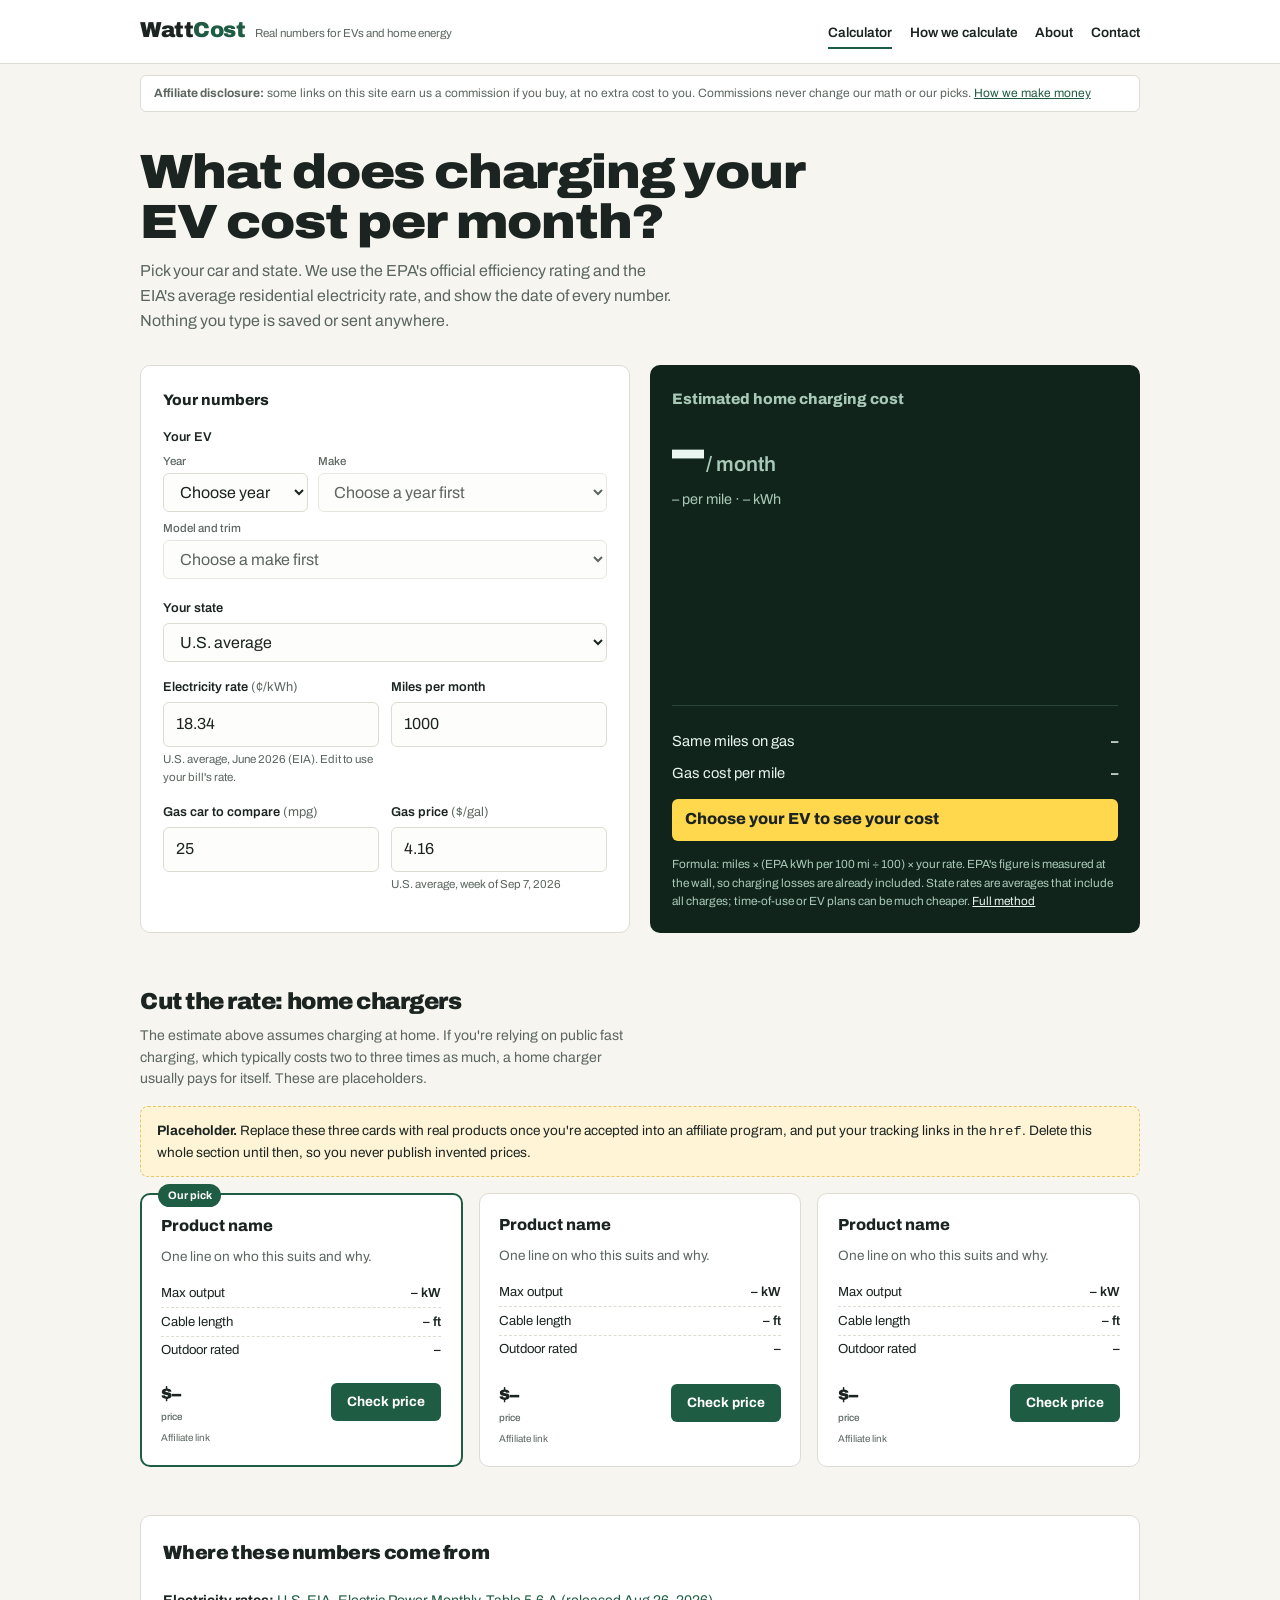
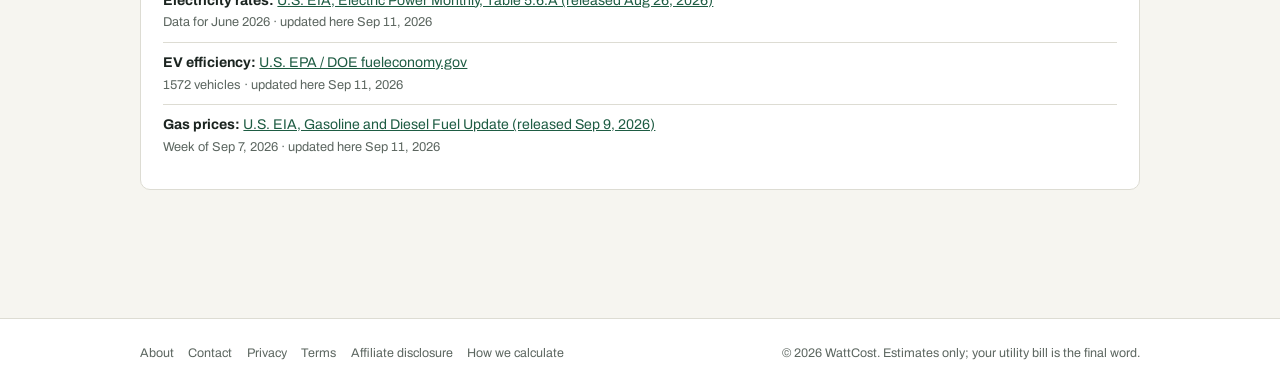
==== index.html @ 3a348a77 "Add WattCost site" ====
<!DOCTYPE html>
<html lang="en">
<head>
<meta charset="utf-8"/>
<meta name="viewport" content="width=device-width, initial-scale=1.0"/>
<title>EV Charging Cost Calculator by State | WattCost</title>
<meta name="description" content="What does it cost to charge your EV at home? Free calculator using official EPA efficiency ratings and EIA electricity rates for every state."/>
<link rel="icon" href="assets/favicon.svg" type="image/svg+xml"/>
<link rel="preconnect" href="https://fonts.googleapis.com"/>
<link href="https://fonts.googleapis.com/css2?family=Archivo:wdth,wght@62..125,300..900&display=swap" rel="stylesheet"/>
<link rel="stylesheet" href="assets/site.css"/>
</head>
<body>
<a class="skip" href="#main">Skip to content</a>
<header class="site">
  <div class="site-inner">
    <div class="brand-wrap">
      <a class="brand" href="index.html">Watt<span>Cost</span></a>
      <span class="tag">Real numbers for EVs and home energy</span>
    </div>
    <nav class="site-nav" aria-label="Main">
      <a href="index.html" aria-current="page">Calculator</a>
      <a href="how-we-calculate.html">How we calculate</a>
      <a href="about.html">About</a>
      <a href="contact.html">Contact</a>
    </nav>
  </div>
</header>
<div class="disclosure-bar">
  <p><strong>Affiliate disclosure:</strong> some links on this site earn us a commission if you buy, at no extra cost to you. Commissions never change our math or our picks. <a href="affiliate-disclosure.html">How we make money</a></p>
</div>
<main id="main">
  <h1>What does charging your EV cost per month?</h1>
  <p class="sub">Pick your car and state. We use the EPA's official efficiency rating and the EIA's average residential electricity rate, and show the date of every number. Nothing you type is saved or sent anywhere.</p>

  <div class="notice" id="loadError" role="alert">
    <strong>The data files didn't load.</strong> If you opened this file by double-clicking it, that's expected: browsers block pages opened from your computer from reading other files. It will work once it's on GitHub Pages. To test on your computer, open a terminal in this folder, run <code>python3 -m http.server</code>, then visit <code>http://localhost:8000</code>.
  </div>

  <div class="calc-grid">
    <div class="panel">
      <h2>Your numbers</h2>
      <fieldset class="field ev-pick">
        <legend>Your EV</legend>
        <div class="ev-row">
          <div><label for="year" class="mini">Year</label><select id="year" disabled><option>Loading…</option></select></div>
          <div><label for="make" class="mini">Make</label><select id="make" disabled></select></div>
        </div>
        <label for="model" class="mini">Model and trim</label>
        <select id="model" disabled></select>
        <div class="source-line" id="vehicleLine"></div>
        <div class="vehicle-note" id="vehicleNote"></div>
      </fieldset>
      <div class="field">
        <label for="state">Your state</label>
        <select id="state" disabled><option>Loading states…</option></select>
      </div>
      <div class="field-row">
        <div class="field">
          <label for="rate">Electricity rate <span class="hint">(¢/kWh)</span></label>
          <input id="rate" type="number" step="0.01" min="0" max="100" inputmode="decimal">
          <div class="source-line" id="rateLine">Fills from your state. Use your bill's rate if you know it.</div>
        </div>
        <div class="field">
          <label for="miles">Miles per month</label>
          <input id="miles" type="number" step="50" min="0" max="10000" value="1000" inputmode="numeric">
        </div>
      </div>
      <div class="field-row">
        <div class="field">
          <label for="mpg">Gas car to compare <span class="hint">(mpg)</span></label>
          <input id="mpg" type="number" step="1" min="1" max="100" value="25" inputmode="numeric">
        </div>
        <div class="field">
          <label for="gas">Gas price <span class="hint">($/gal)</span></label>
          <input id="gas" type="number" step="0.01" min="0" max="15" inputmode="decimal">
          <div class="source-line" id="gasLine"></div>
        </div>
      </div>
    </div>

    <div class="result" aria-live="polite">
      <h2>Estimated home charging cost</h2>
      <div class="big num"><span id="monthly">–</span><small> / month</small></div>
      <div class="per num"><span id="perMile">–</span> per mile · <span id="kwh">–</span> kWh</div>
      <div class="compare">
        <div class="row"><span>Same miles on gas</span><b class="num" id="gasCost">–</b></div>
        <div class="row"><span>Gas cost per mile</span><b class="num" id="gasMile">–</b></div>
        <div class="save num" id="saveLine">Choose your EV to see your cost</div>
      </div>
      <p class="method">Formula: miles × (EPA kWh per 100 mi ÷ 100) × your rate. EPA's figure is measured at the wall, so charging losses are already included. State rates are averages that include all charges; time-of-use or EV plans can be much cheaper. <a href="how-we-calculate.html" style="color:var(--result-ink)">Full method</a></p>
    </div>
  </div>


  <section class="block">
    <h2>Cut the rate: home chargers</h2>
    <p class="why">The estimate above assumes charging at home. If you're relying on public fast charging, which typically costs two to three times as much, a home charger usually pays for itself. These are placeholders.</p>
    <div class="todo"><strong>Placeholder.</strong> Replace these three cards with real products once you're accepted into an affiliate program, and put your tracking links in the <code>href</code>. Delete this whole section until then, so you never publish invented prices.</div>
    <div class="products">
      <article class="product pick">
        <span class="pick-flag">Our pick</span>
        <h3>Product name</h3>
        <p class="fit">One line on who this suits and why.</p>
        <ul class="spec-list">
          <li><span>Max output</span><span class="v">– kW</span></li>
          <li><span>Cable length</span><span class="v">– ft</span></li>
          <li><span>Outdoor rated</span><span class="v">–</span></li>
        </ul>
        <div class="buy-row"><div class="price">$–<small>price</small></div><a class="btn" href="#" rel="sponsored nofollow">Check price</a></div>
        <span class="aff-mark">Affiliate link</span>
      </article>
      <article class="product">
        <h3>Product name</h3>
        <p class="fit">One line on who this suits and why.</p>
        <ul class="spec-list">
          <li><span>Max output</span><span class="v">– kW</span></li>
          <li><span>Cable length</span><span class="v">– ft</span></li>
          <li><span>Outdoor rated</span><span class="v">–</span></li>
        </ul>
        <div class="buy-row"><div class="price">$–<small>price</small></div><a class="btn" href="#" rel="sponsored nofollow">Check price</a></div>
        <span class="aff-mark">Affiliate link</span>
      </article>
      <article class="product">
        <h3>Product name</h3>
        <p class="fit">One line on who this suits and why.</p>
        <ul class="spec-list">
          <li><span>Max output</span><span class="v">– kW</span></li>
          <li><span>Cable length</span><span class="v">– ft</span></li>
          <li><span>Outdoor rated</span><span class="v">–</span></li>
        </ul>
        <div class="buy-row"><div class="price">$–<small>price</small></div><a class="btn" href="#" rel="sponsored nofollow">Check price</a></div>
        <span class="aff-mark">Affiliate link</span>
      </article>
    </div>
  </section>

  <section class="sources">
    <h2>Where these numbers come from</h2>
    <ul class="src-list" id="sourceList"><li>Loading sources…</li></ul>
  </section>
</main>
<footer class="site">
  <div class="foot-inner">
    <div><a href="about.html">About</a><a href="contact.html">Contact</a><a href="privacy.html">Privacy</a><a href="terms.html">Terms</a><a href="affiliate-disclosure.html">Affiliate disclosure</a><a href="how-we-calculate.html">How we calculate</a></div>
    <div>&copy; 2026 WattCost. Estimates only; your utility bill is the final word.</div>
  </div>
</footer>
<script>
(function () {
  var DATA = { rates: null, evs: null, gas: null };
  var el = function (id) { return document.getElementById(id); };
  var money = function (n) { return '$' + Math.round(n).toLocaleString('en-US'); };
  var cents = function (n) { return (n * 100).toFixed(1) + '¢'; };
  var monthName = function (ym) {
    var p = ym.split('-'); return new Date(+p[0], +p[1] - 1, 1).toLocaleString('en-US', { month: 'long', year: 'numeric' });
  };
  var niceDate = function (d) {
    var p = d.split('-'); return new Date(+p[0], +p[1] - 1, +p[2]).toLocaleString('en-US', { month: 'short', day: 'numeric', year: 'numeric' });
  };

  function load(name) {
    return fetch('data/' + name + '.json', { cache: 'no-cache' }).then(function (r) {
      if (!r.ok) throw new Error(name + '.json returned ' + r.status);
      return r.json();
    });
  }

  Promise.all([load('rates'), load('evs'), load('gas')]).then(function (res) {
    DATA.rates = res[0]; DATA.evs = res[1]; DATA.gas = res[2];
    buildYearMenu(); buildStateMenu(); buildSources();
    el('year').disabled = false; el('state').disabled = false;
    onState();
  }).catch(function (err) {
    console.error(err);
    el('loadError').classList.add('show');
    el('year').innerHTML = '<option>Data unavailable</option>';
    el('state').innerHTML = '<option>Data unavailable</option>';
  });

  function uniq(arr) { return arr.filter(function (x, i) { return arr.indexOf(x) === i; }); }

  // Fill a menu with a "Choose..." prompt first, so nothing is pre-selected.
  function fill(sel, prompt, items) {
    sel.innerHTML = '';
    var o = document.createElement('option'); o.value = ''; o.textContent = prompt; sel.appendChild(o);
    items.forEach(function (it) {
      var opt = document.createElement('option'); opt.value = it.value; opt.textContent = it.label; sel.appendChild(opt);
    });
  }
  function lock(sel, prompt) { fill(sel, prompt, []); sel.disabled = true; }

  function buildYearMenu() {
    var years = uniq(DATA.evs.vehicles.map(function (v) { return v.year; })).sort(function (a, b) { return b - a; });
    fill(el('year'), 'Choose year', years.map(function (y) { return { value: y, label: y }; }));
    lock(el('make'), 'Choose a year first');
    lock(el('model'), 'Choose a make first');
    clearResult();
  }
  function onYear() {
    var y = +el('year').value;
    if (!y) { lock(el('make'), 'Choose a year first'); lock(el('model'), 'Choose a make first'); onVehicle(); return; }
    var keep = el('make').value;
    var makes = uniq(DATA.evs.vehicles.filter(function (v) { return v.year === y; }).map(function (v) { return v.make; }))
      .sort(function (a, b) { return a.localeCompare(b); });
    fill(el('make'), 'Choose make', makes.map(function (m) { return { value: m, label: m }; }));
    el('make').disabled = false;
    if (keep && makes.indexOf(keep) !== -1) el('make').value = keep;   // keep the make if it exists that year
    onMake();
  }
  function onMake() {
    var y = +el('year').value, mk = el('make').value;
    if (!mk) { lock(el('model'), 'Choose a make first'); onVehicle(); return; }
    var models = DATA.evs.vehicles.filter(function (v) { return v.year === y && v.make === mk; })
      .sort(function (a, b) { return a.model.localeCompare(b.model); });
    fill(el('model'), 'Choose model and trim', models.map(function (v) { return { value: v.id, label: v.model }; }));
    el('model').disabled = false;
    onVehicle();
  }

  function clearResult() {
    ['monthly', 'perMile', 'kwh', 'gasCost', 'gasMile'].forEach(function (id) { el(id).textContent = '–'; });
    el('saveLine').textContent = 'Choose your EV to see your cost';
    el('vehicleLine').textContent = '';
    el('vehicleNote').style.display = 'none';
  }

  function buildStateMenu() {
    var sel = el('state'); sel.innerHTML = '';
    var blank = document.createElement('option'); blank.value = ''; blank.textContent = 'U.S. average';
    sel.appendChild(blank);
    Object.keys(DATA.rates.states).forEach(function (code) {
      var o = document.createElement('option');
      o.value = code; o.textContent = DATA.rates.states[code].name;
      sel.appendChild(o);
    });
  }

  function buildSources() {
    var r = DATA.rates, e = DATA.evs, g = DATA.gas;
    el('sourceList').innerHTML =
      '<li><strong>Electricity rates:</strong> <a href="' + r.source_url + '" rel="noopener">' + r.source + '</a><br><span class="when">Data for ' + monthName(r.data_month) + ' · updated here ' + niceDate(r.updated) + '</span></li>' +
      '<li><strong>EV efficiency:</strong> <a href="' + e.source_url + '" rel="noopener">' + e.source + '</a><br><span class="when">' + e.vehicles.length + ' vehicles · updated here ' + niceDate(e.updated) + '</span></li>' +
      '<li><strong>Gas prices:</strong> <a href="' + g.source_url + '" rel="noopener">' + g.source + '</a><br><span class="when">Week of ' + niceDate(g.week_of) + ' · updated here ' + niceDate(g.updated) + '</span></li>';
  }

  function currentVehicle() {
    var id = el('model').value;
    return DATA.evs.vehicles.find(function (v) { return v.id === id; });
  }

  function onVehicle() {
    var v = currentVehicle(); if (!v) { clearResult(); return; }
    var label = v.source === 'EPA' ? 'EPA: ' : 'EPA label, per press reports: ';
    var bits = [label + Math.round(v.kwh_per_100mi) + ' kWh/100 mi'];
    if (v.mpge) bits.push(v.mpge + ' MPGe');
    if (v.range_mi) bits.push(v.range_mi + ' mi range');
    el('vehicleLine').textContent = bits.join(' · ');
    var note = el('vehicleNote');
    if (v.note) { note.textContent = v.note; note.style.display = 'block'; } else { note.style.display = 'none'; }
    calc();
  }

  function onState() {
    var code = el('state').value;
    var r = code ? DATA.rates.states[code].cents_per_kwh : DATA.rates.us_average;
    el('rate').value = r.toFixed(2);
    el('rateLine').textContent = (code ? DATA.rates.states[code].name : 'U.S.') + ' average, ' + monthName(DATA.rates.data_month) + ' (EIA). Edit to use your bill\'s rate.';
    var gasState = code && DATA.gas.states[code];
    el('gas').value = (gasState || DATA.gas.us_average).toFixed(2);
    el('gasLine').textContent = gasState ? 'State average, week of ' + niceDate(DATA.gas.week_of) : 'U.S. average, week of ' + niceDate(DATA.gas.week_of);
    calc();
  }

  function calc() {
    var v = currentVehicle(); if (!v) return;
    var rate = parseFloat(el('rate').value) / 100;
    var miles = parseFloat(el('miles').value);
    var mpg = parseFloat(el('mpg').value);
    var gas = parseFloat(el('gas').value);
    if (!(rate >= 0) || !(miles >= 0)) return;
    var kwh = miles * v.kwh_per_100mi / 100;
    var cost = kwh * rate;
    el('monthly').textContent = money(cost);
    el('kwh').textContent = Math.round(kwh).toLocaleString('en-US');
    el('perMile').textContent = miles > 0 ? cents(cost / miles) : '–';
    if (mpg > 0 && gas >= 0) {
      var gcost = miles / mpg * gas;
      el('gasCost').textContent = money(gcost) + ' / mo';
      el('gasMile').textContent = miles > 0 ? cents(gcost / miles) : '–';
      var diff = gcost - cost;
      el('saveLine').textContent = diff >= 1 ? 'About ' + money(diff) + ' a month cheaper than gas'
        : diff <= -1 ? 'About ' + money(-diff) + ' a month more than gas at these numbers'
        : 'About even with gas at these numbers';
    }
  }

  el('year').addEventListener('change', onYear);
  el('make').addEventListener('change', onMake);
  el('model').addEventListener('change', onVehicle);
  el('state').addEventListener('change', onState);
  ['rate', 'miles', 'mpg', 'gas'].forEach(function (id) { el(id).addEventListener('input', calc); });
})();
</script>
</body>
</html>
---- assets/site.css ----
*, *::before, *::after { box-sizing: border-box; margin: 0; padding: 0; }
:root {
  --paper: #F6F5F0; --card: #FFFFFF; --ink: #1B2420; --soft: #5C6660; --line: #DDDCD3;
  --green: #1E5C43; --green-dark: #143F2E; --spark: #FFD84D;
  --result-bg: #10241B; --result-ink: #E9F5EE; --result-soft: #A9C9B8;
  --warn-bg: #FFF4D6; --warn-line: #E8C766;
}
body { font-family: 'Archivo', sans-serif; background: var(--paper); color: var(--ink); line-height: 1.55; }
.num { font-variant-numeric: tabular-nums; }
main { max-width: 1040px; margin: 0 auto; padding: 2.2rem 1.25rem 4rem; }
h1 { font-weight: 900; font-stretch: 112%; letter-spacing: -0.025em; line-height: 1.05; font-size: clamp(1.9rem, 4.5vw, 3rem); max-width: 21ch; }
.sub { color: var(--soft); margin-top: 0.7rem; max-width: 60ch; }

.notice { display: none; margin-top: 1.5rem; background: var(--warn-bg); border: 1px solid var(--warn-line); border-radius: 8px; padding: 1rem 1.2rem; font-size: 0.92rem; }
.notice.show { display: block; }
.notice code { background: #fff; border: 1px solid var(--warn-line); border-radius: 4px; padding: 0.05rem 0.35rem; font-size: 0.85em; }

.calc-grid { display: grid; grid-template-columns: 1fr 1fr; gap: 1.25rem; margin-top: 2rem; }
@media (max-width: 800px) { .calc-grid { grid-template-columns: 1fr; } }
.panel { background: var(--card); border: 1px solid var(--line); border-radius: 10px; padding: 1.4rem; }
.panel h2, .result h2 { font-size: 0.95rem; font-weight: 800; margin-bottom: 1rem; }
.field { margin-bottom: 1rem; }
.field label { display: block; font-size: 0.8rem; font-weight: 600; margin-bottom: 0.3rem; }
.hint { font-weight: 400; color: var(--soft); }
.field select, .field input { width: 100%; font: inherit; padding: 0.55rem 0.7rem; border: 1px solid var(--line); border-radius: 6px; background: #FDFDFB; color: var(--ink); }
.field-row { display: grid; grid-template-columns: 1fr 1fr; gap: 0.8rem; }
@media (max-width: 480px) { .field-row { grid-template-columns: 1fr; } }
select:focus-visible, input:focus-visible, a:focus-visible { outline: 2px solid var(--green); outline-offset: 2px; }
.source-line { font-size: 0.72rem; color: var(--soft); margin-top: 0.25rem; }
fieldset.ev-pick { border: none; }
fieldset.ev-pick legend { font-size: 0.8rem; font-weight: 600; margin-bottom: 0.3rem; }
.ev-row { display: grid; grid-template-columns: 1fr 2fr; gap: 0.6rem; margin-bottom: 0.5rem; }
label.mini { font-size: 0.72rem; font-weight: 500; color: var(--soft); margin-bottom: 0.15rem; }
.vehicle-note { font-size: 0.75rem; color: #7A5A00; background: var(--warn-bg); border-radius: 4px; padding: 0.35rem 0.5rem; margin-top: 0.4rem; display: none; }

.result { background: var(--result-bg); color: var(--result-ink); border-radius: 10px; padding: 1.4rem; display: flex; flex-direction: column; }
.result h2 { color: var(--result-soft); margin-bottom: 0.4rem; }
.big { font-weight: 900; font-size: clamp(2.6rem, 7vw, 4rem); line-height: 1; letter-spacing: -0.03em; }
.big small { font-size: 0.32em; font-weight: 600; letter-spacing: 0; color: var(--result-soft); }
.per { margin-top: 0.4rem; color: var(--result-soft); font-size: 0.9rem; }
.compare { margin-top: auto; padding-top: 1.2rem; border-top: 1px solid #2B4638; }
.row { display: flex; justify-content: space-between; font-size: 0.92rem; padding: 0.28rem 0; }
.row b { font-weight: 700; }
.save { margin-top: 0.6rem; background: var(--spark); color: var(--ink); font-weight: 800; border-radius: 6px; padding: 0.55rem 0.8rem; }
.method { font-size: 0.74rem; color: var(--result-soft); margin-top: 0.9rem; }

section.sources { margin-top: 3rem; background: var(--card); border: 1px solid var(--line); border-radius: 10px; padding: 1.4rem; }
section.sources h2 { font-weight: 900; font-size: 1.2rem; letter-spacing: -0.02em; margin-bottom: 0.8rem; }
.src-list { list-style: none; font-size: 0.88rem; }
.src-list li { padding: 0.55rem 0; border-top: 1px solid var(--line); }
.src-list li:first-child { border-top: none; }
.src-list a { color: var(--green); }
.src-list .when { color: var(--soft); font-size: 0.8rem; }

/* ---- shared site chrome ---- */
header.site { background: var(--card); border-bottom: 1px solid var(--line); }
.site-inner { max-width: 1040px; margin: 0 auto; padding: 0.9rem 1.25rem; display: flex; align-items: baseline; gap: 1rem; }
.brand { font-weight: 900; font-size: 1.35rem; letter-spacing: -0.02em; color: var(--ink); text-decoration: none; }
.brand span { color: var(--green); }
.tag { font-size: 0.72rem; color: var(--soft); }
@media (max-width: 620px) { .tag { display: none; } }
a.skip { position: absolute; left: -9999px; }
a.skip:focus { left: 1rem; top: 0.5rem; background: var(--card); padding: 0.5rem 0.9rem; border-radius: 6px; z-index: 10; }
.site-inner { flex-wrap: wrap; justify-content: space-between; }
.brand-wrap { display: flex; align-items: baseline; gap: 0.6rem; }
nav.site-nav { display: flex; gap: 1.1rem; flex-wrap: wrap; }
nav.site-nav a { font-size: 0.85rem; font-weight: 600; color: var(--ink); text-decoration: none; padding: 0.2rem 0; border-bottom: 2px solid transparent; }
nav.site-nav a:hover { border-bottom-color: var(--green); }
nav.site-nav a[aria-current="page"] { border-bottom-color: var(--green); }

.disclosure-bar { max-width: 1040px; margin: 0 auto; padding: 0.7rem 1.25rem 0; }
.disclosure-bar p { font-size: 0.75rem; color: var(--soft); border: 1px solid var(--line); background: var(--card); border-radius: 6px; padding: 0.5rem 0.8rem; }
.disclosure-bar a { color: var(--green); }

/* ---- article pages ---- */
.article { max-width: 700px; }
.article h1 { margin-bottom: 0.6rem; }
.article h2 { font-weight: 800; font-size: 1.2rem; letter-spacing: -0.015em; margin: 2rem 0 0.5rem; }
.article p, .article li { font-size: 1rem; }
.article p { margin-bottom: 0.9rem; }
.article ul { margin: 0 0 1rem 1.1rem; }
.article li { margin-bottom: 0.4rem; }
.article a { color: var(--green); }
.lede { font-size: 1.1rem; color: var(--soft); }
.callout { background: var(--warn-bg); border: 1px solid var(--warn-line); border-radius: 8px; padding: 0.9rem 1.1rem; font-size: 0.92rem; margin: 1.2rem 0; }
.formula { background: var(--card); border: 1px solid var(--line); border-left: 4px solid var(--green); border-radius: 6px; padding: 0.9rem 1.1rem; font-weight: 600; }
.data-status { background: var(--card); border: 1px solid var(--line); border-radius: 6px; padding: 0.7rem 1rem; font-size: 0.9rem; margin-bottom: 1rem; }

/* ---- affiliate product block ---- */
.block { margin-top: 3.2rem; }
.block > h2 { font-weight: 900; letter-spacing: -0.02em; font-size: 1.45rem; margin-bottom: 0.3rem; }
.block > .why { font-size: 0.88rem; color: var(--soft); max-width: 62ch; margin-bottom: 1rem; }
.products { display: grid; grid-template-columns: repeat(3, 1fr); gap: 1rem; }
@media (max-width: 800px) { .products { grid-template-columns: 1fr; } }
.product { background: var(--card); border: 1px solid var(--line); border-radius: 10px; padding: 1.2rem; display: flex; flex-direction: column; position: relative; }
.product.pick { border: 2px solid var(--green); }
.pick-flag { position: absolute; top: -0.7rem; left: 1rem; background: var(--green); color: #fff; font-size: 0.68rem; font-weight: 700; padding: 0.2rem 0.6rem; border-radius: 999px; }
.product h3 { font-size: 1rem; font-weight: 800; }
.product .fit { color: var(--soft); font-size: 0.85rem; margin: 0.45rem 0 0.8rem; }
.spec-list { list-style: none; font-size: 0.82rem; margin-bottom: 1rem; }
.spec-list li { padding: 0.22rem 0; border-bottom: 1px dashed var(--line); display: flex; justify-content: space-between; gap: 0.6rem; }
.spec-list li:last-child { border-bottom: none; }
.spec-list .v { font-weight: 600; }
.buy-row { margin-top: auto; display: flex; align-items: center; justify-content: space-between; gap: 0.6rem; }
.price { font-weight: 900; font-size: 1.15rem; }
.price small { display: block; font-size: 0.62rem; font-weight: 500; color: var(--soft); }
.btn { font: inherit; font-weight: 700; font-size: 0.85rem; text-decoration: none; border-radius: 6px; padding: 0.55rem 1rem; display: inline-block; background: var(--green); color: #fff; }
.btn:hover { background: var(--green-dark); }
.aff-mark { font-size: 0.62rem; color: var(--soft); margin-top: 0.4rem; }
.todo { background: var(--warn-bg); border: 1px dashed var(--warn-line); border-radius: 8px; padding: 0.8rem 1rem; font-size: 0.85rem; margin-bottom: 1rem; }

/* ---- footer ---- */
footer.site { border-top: 1px solid var(--line); margin-top: 4rem; background: var(--card); }
.foot-inner { max-width: 1040px; margin: 0 auto; padding: 1.6rem 1.25rem; font-size: 0.78rem; color: var(--soft); display: flex; justify-content: space-between; gap: 1rem; flex-wrap: wrap; }
.foot-inner a { color: var(--soft); text-decoration: none; margin-right: 0.9rem; }
.foot-inner a:hover { color: var(--ink); text-decoration: underline; }
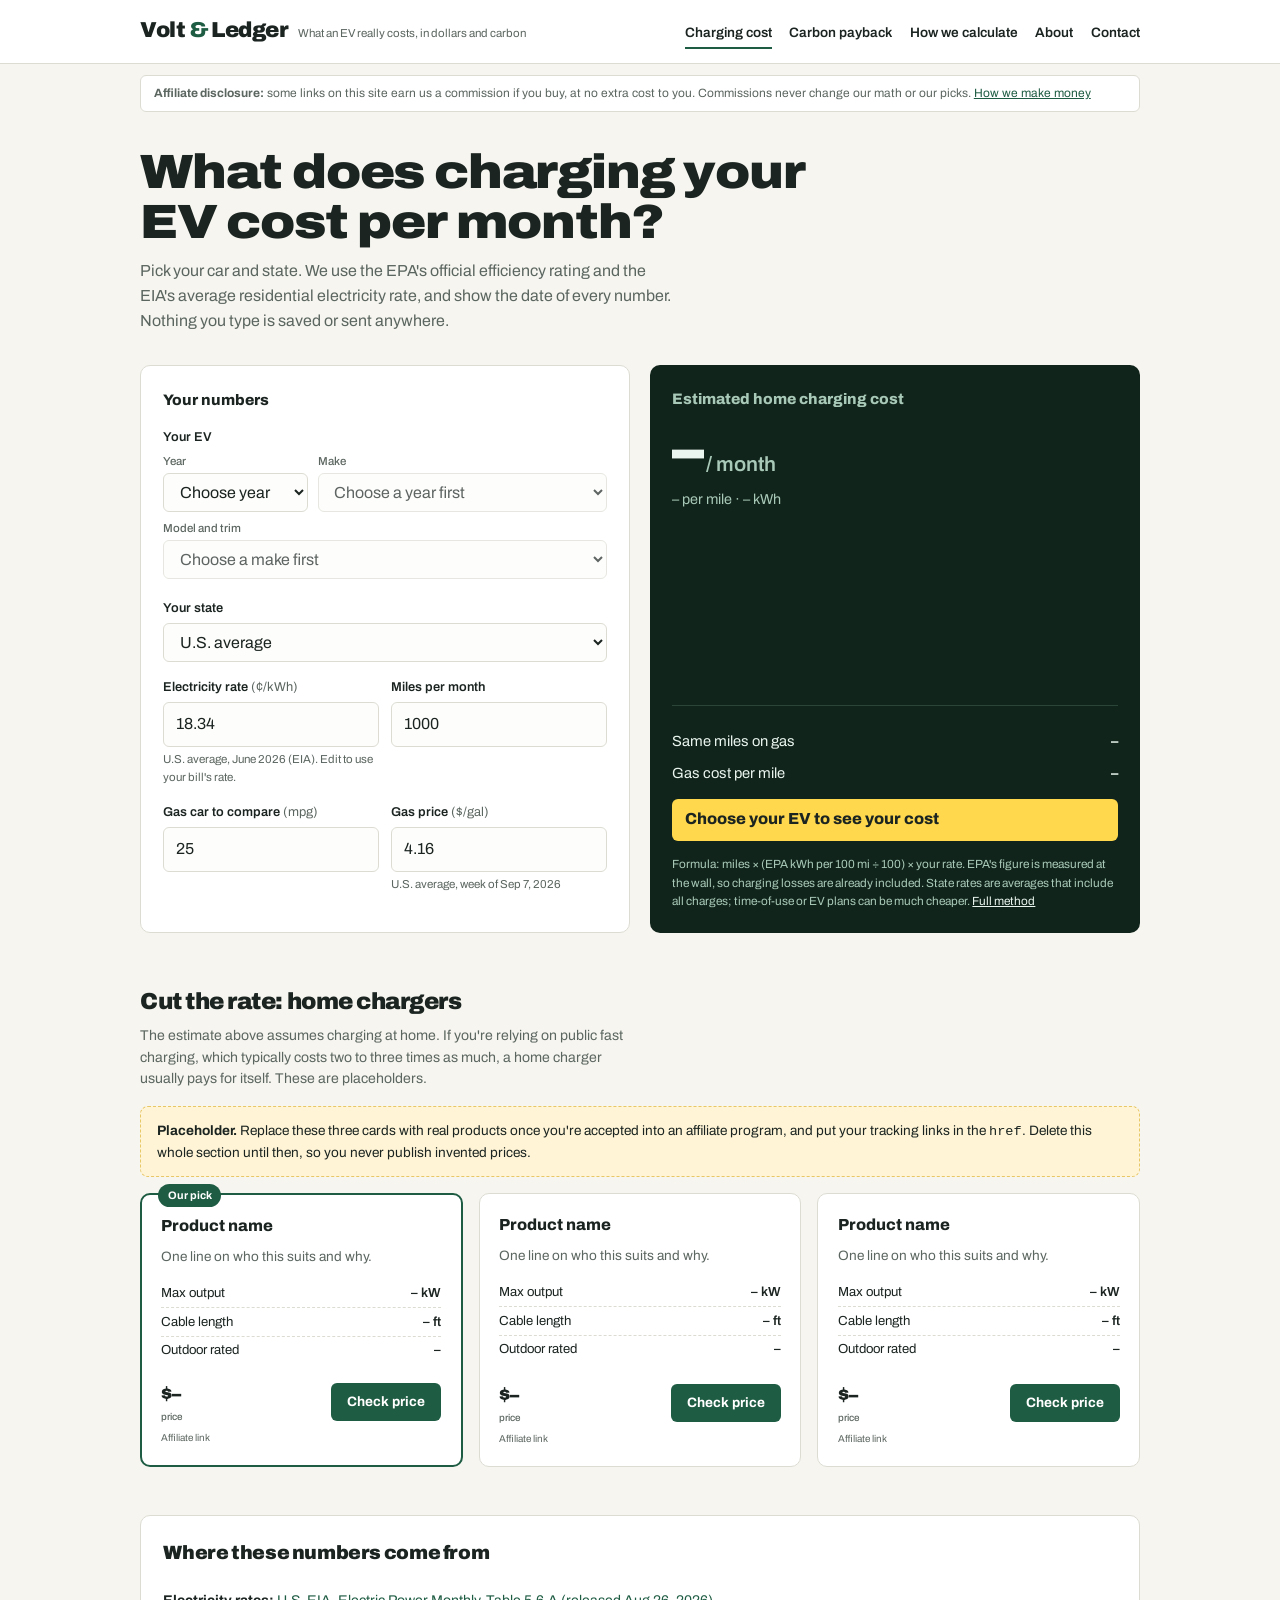
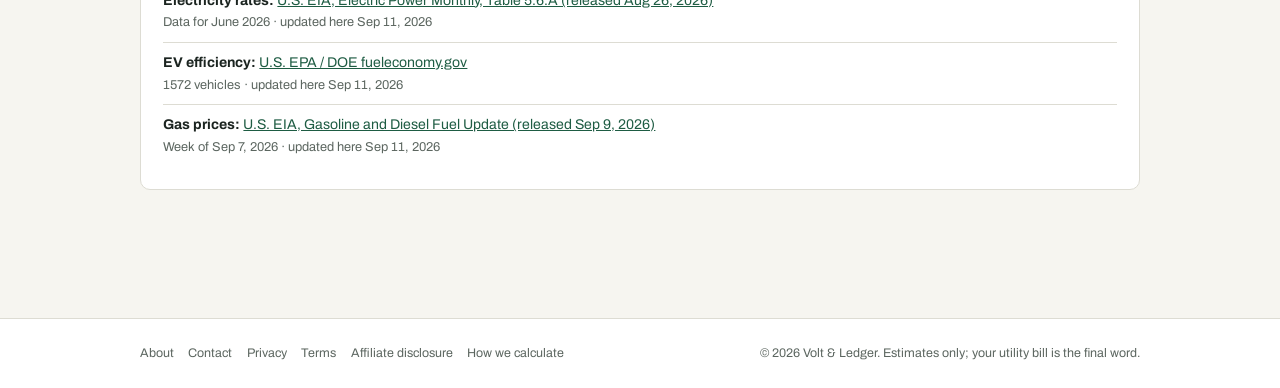
==== commit 2579da0b: "Volt and Ledger" ====
--- a/index.html
+++ b/index.html
@@ -3,8 +3,10 @@
 <head>
 <meta charset="utf-8"/>
 <meta name="viewport" content="width=device-width, initial-scale=1.0"/>
-<title>EV Charging Cost Calculator by State | WattCost</title>
+<title>EV Charging Cost Calculator by State | Volt & Ledger</title>
 <meta name="description" content="What does it cost to charge your EV at home? Free calculator using official EPA efficiency ratings and EIA electricity rates for every state."/>
+<meta property="og:title" content="EV Charging Cost Calculator by State | Volt & Ledger"/>
+<meta property="og:description" content="What does it cost to charge your EV at home? Free calculator using official EPA efficiency ratings and EIA electricity rates for every state."/>
 <link rel="icon" href="assets/favicon.svg" type="image/svg+xml"/>
 <link rel="preconnect" href="https://fonts.googleapis.com"/>
 <link href="https://fonts.googleapis.com/css2?family=Archivo:wdth,wght@62..125,300..900&display=swap" rel="stylesheet"/>
@@ -15,11 +17,12 @@
 <header class="site">
   <div class="site-inner">
     <div class="brand-wrap">
-      <a class="brand" href="index.html">Watt<span>Cost</span></a>
-      <span class="tag">Real numbers for EVs and home energy</span>
+      <a class="brand" href="index.html">Volt <span>&amp;</span> Ledger</a>
+      <span class="tag">What an EV really costs, in dollars and carbon</span>
     </div>
     <nav class="site-nav" aria-label="Main">
-      <a href="index.html" aria-current="page">Calculator</a>
+      <a href="index.html" aria-current="page">Charging cost</a>
+      <a href="carbon.html">Carbon payback</a>
       <a href="how-we-calculate.html">How we calculate</a>
       <a href="about.html">About</a>
       <a href="contact.html">Contact</a>
@@ -143,7 +146,7 @@
 <footer class="site">
   <div class="foot-inner">
     <div><a href="about.html">About</a><a href="contact.html">Contact</a><a href="privacy.html">Privacy</a><a href="terms.html">Terms</a><a href="affiliate-disclosure.html">Affiliate disclosure</a><a href="how-we-calculate.html">How we calculate</a></div>
-    <div>&copy; 2026 WattCost. Estimates only; your utility bill is the final word.</div>
+    <div>&copy; 2026 Volt & Ledger. Estimates only; your utility bill is the final word.</div>
   </div>
 </footer>
 <script>
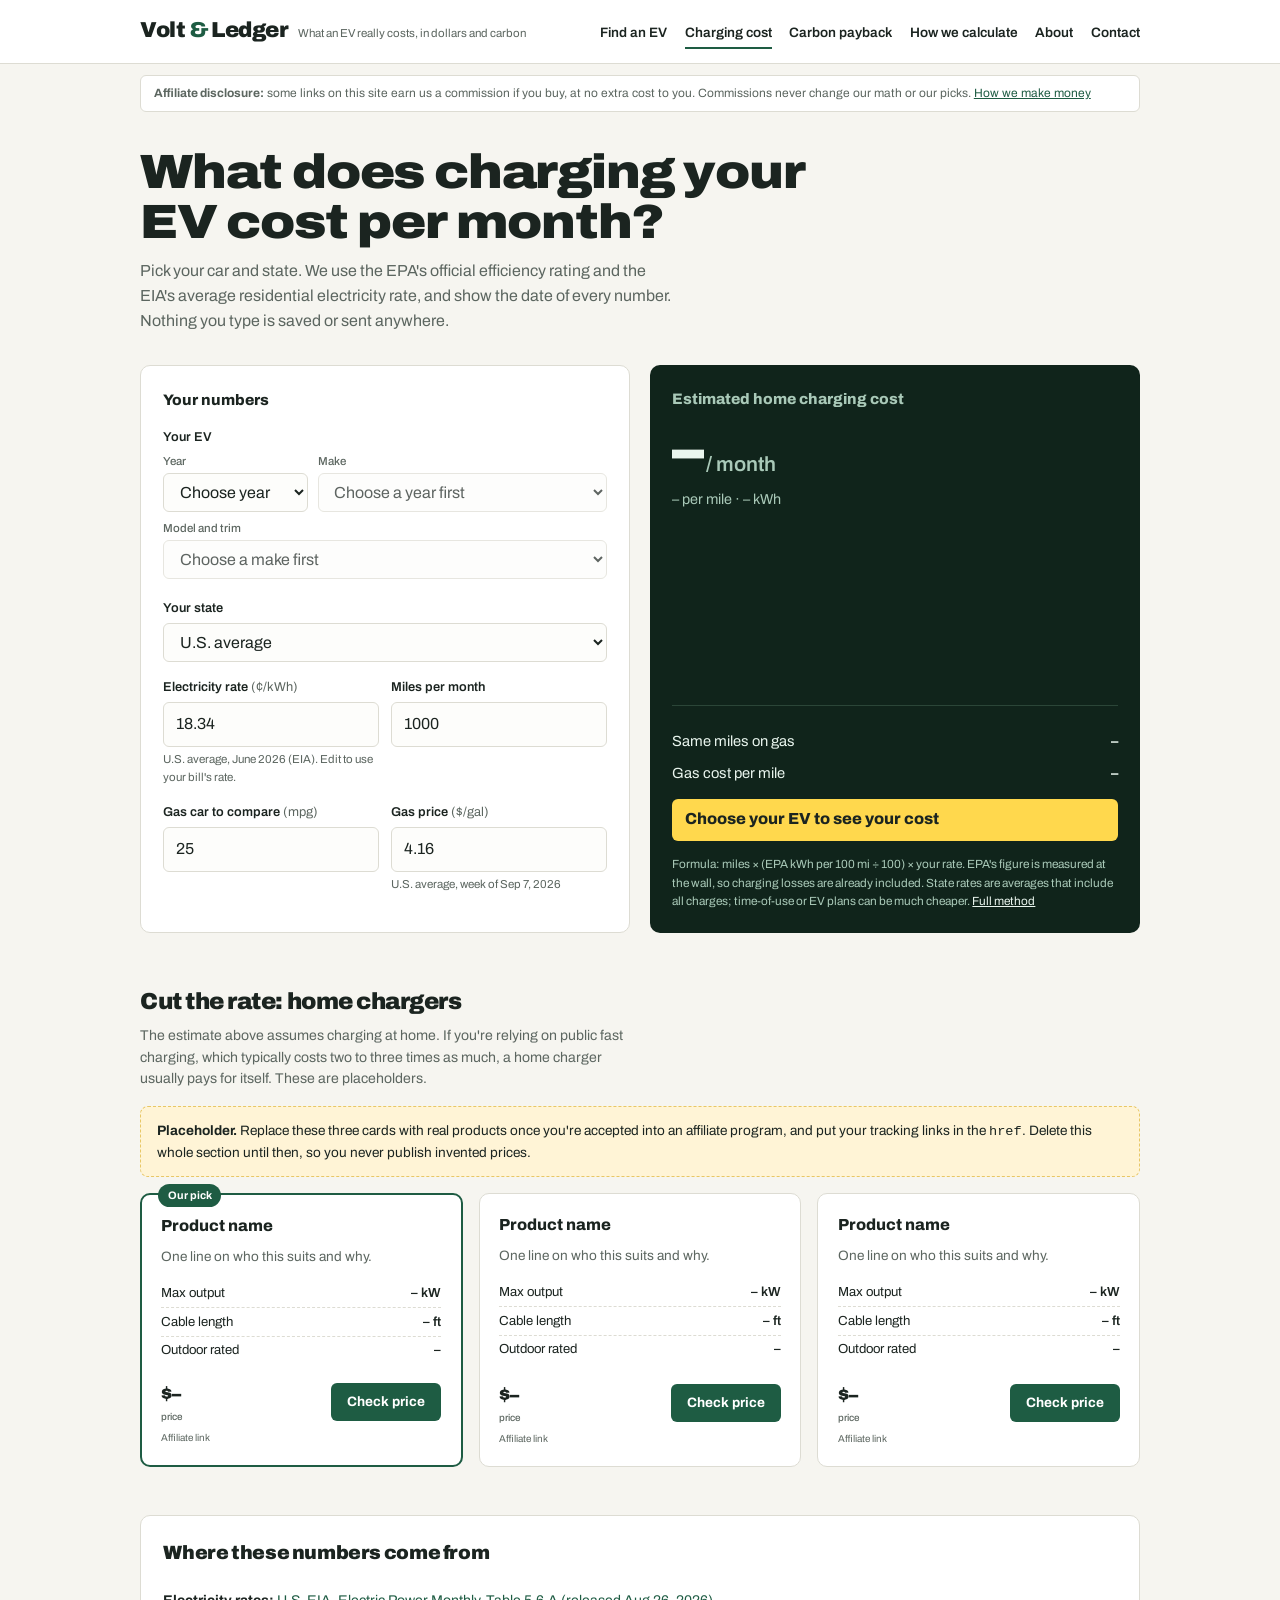
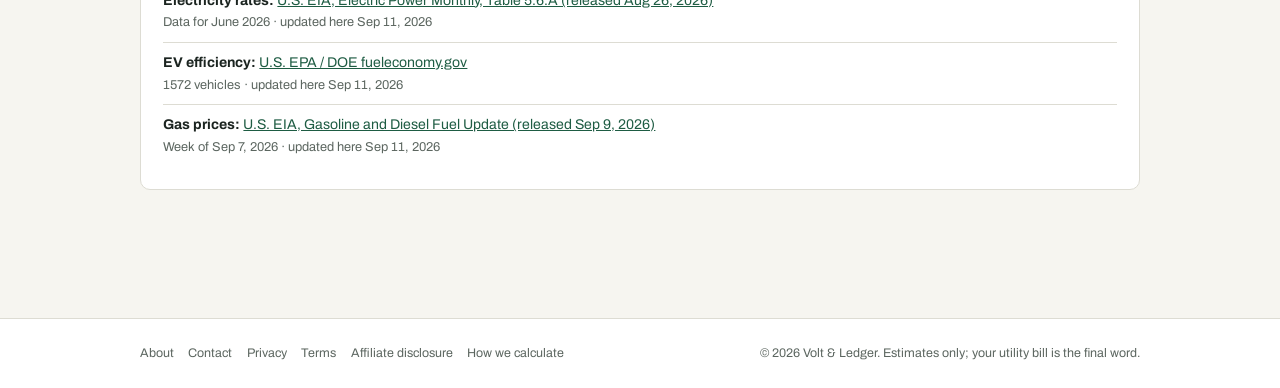
==== commit 7e132d72: "VoltandLedger9.13" ====
--- a/index.html
+++ b/index.html
@@ -21,6 +21,7 @@
       <span class="tag">What an EV really costs, in dollars and carbon</span>
     </div>
     <nav class="site-nav" aria-label="Main">
+      <a href="finder.html">Find an EV</a>
       <a href="index.html" aria-current="page">Charging cost</a>
       <a href="carbon.html">Carbon payback</a>
       <a href="how-we-calculate.html">How we calculate</a>
--- a/assets/site.css
+++ b/assets/site.css
@@ -109,6 +109,37 @@
 .aff-mark { font-size: 0.62rem; color: var(--soft); margin-top: 0.4rem; }
 .todo { background: var(--warn-bg); border: 1px dashed var(--warn-line); border-radius: 8px; padding: 0.8rem 1rem; font-size: 0.85rem; margin-bottom: 1rem; }
 
+/* ---- finder ---- */
+.weights-intro { font-size: 0.82rem; color: var(--soft); margin-bottom: 0.8rem; }
+.weight-row { margin-bottom: 0.7rem; }
+.weight-row label { display: block; font-size: 0.82rem; font-weight: 600; margin-bottom: 0.15rem; }
+.weight-row .hint { font-weight: 400; color: var(--soft); font-size: 0.76rem; }
+.weight-ctl { display: flex; align-items: center; gap: 0.7rem; }
+.weight-ctl input[type=range] { flex: 1; accent-color: var(--green); }
+.weight-ctl output { font-variant-numeric: tabular-nums; font-weight: 700; font-size: 0.85rem; min-width: 3ch; text-align: right; }
+.weights-total { font-size: 0.85rem; color: var(--soft); display: flex; justify-content: space-between; align-items: center; border-top: 1px solid var(--line); padding-top: 0.7rem; }
+.btn-reset { font: inherit; font-size: 0.78rem; font-weight: 600; background: none; border: 1px solid var(--line); border-radius: 6px; padding: 0.3rem 0.7rem; cursor: pointer; color: var(--ink); }
+.btn-reset:hover { border-color: var(--ink); }
+.result-light { background: var(--card); color: var(--ink); border: 1px solid var(--line); }
+.result-light h2 { color: var(--ink); }
+.match { display: flex; gap: 0.9rem; padding: 1rem 0; border-bottom: 1px solid var(--line); }
+.match:last-of-type { border-bottom: none; }
+.match-rank { font-weight: 900; font-size: 1.6rem; color: var(--green); line-height: 1; min-width: 1.4rem; }
+.match-body h3 { font-size: 1.05rem; font-weight: 800; }
+.match-score { font-size: 0.8rem; font-weight: 700; color: var(--green); margin: 0.15rem 0 0.5rem; }
+.match-specs { list-style: none; font-size: 0.84rem; }
+.match-specs li { padding: 0.1rem 0; color: var(--soft); }
+.match-why { font-size: 0.8rem; margin-top: 0.5rem; font-weight: 600; }
+.match-src { font-size: 0.74rem; color: var(--soft); margin-top: 0.2rem; }
+.match-src a, .src-list a { color: var(--green); }
+.match-foot { margin-top: 0.8rem; }
+.muted { color: var(--soft); font-size: 0.88rem; }
+
+.unchecked { color: #8A6D1F; font-style: italic; }
+.field label.check { display: flex; align-items: flex-start; justify-content: flex-start; gap: 0.5rem; font-size: 0.82rem; font-weight: 600; margin-bottom: 0.3rem; }
+.field label.check input { width: auto; flex: 0 0 auto; margin-top: 0.15rem; accent-color: var(--green); }
+.panel .callout { margin-top: 0; }
+
 /* ---- footer ---- */
 footer.site { border-top: 1px solid var(--line); margin-top: 4rem; background: var(--card); }
 .foot-inner { max-width: 1040px; margin: 0 auto; padding: 1.6rem 1.25rem; font-size: 0.78rem; color: var(--soft); display: flex; justify-content: space-between; gap: 1rem; flex-wrap: wrap; }
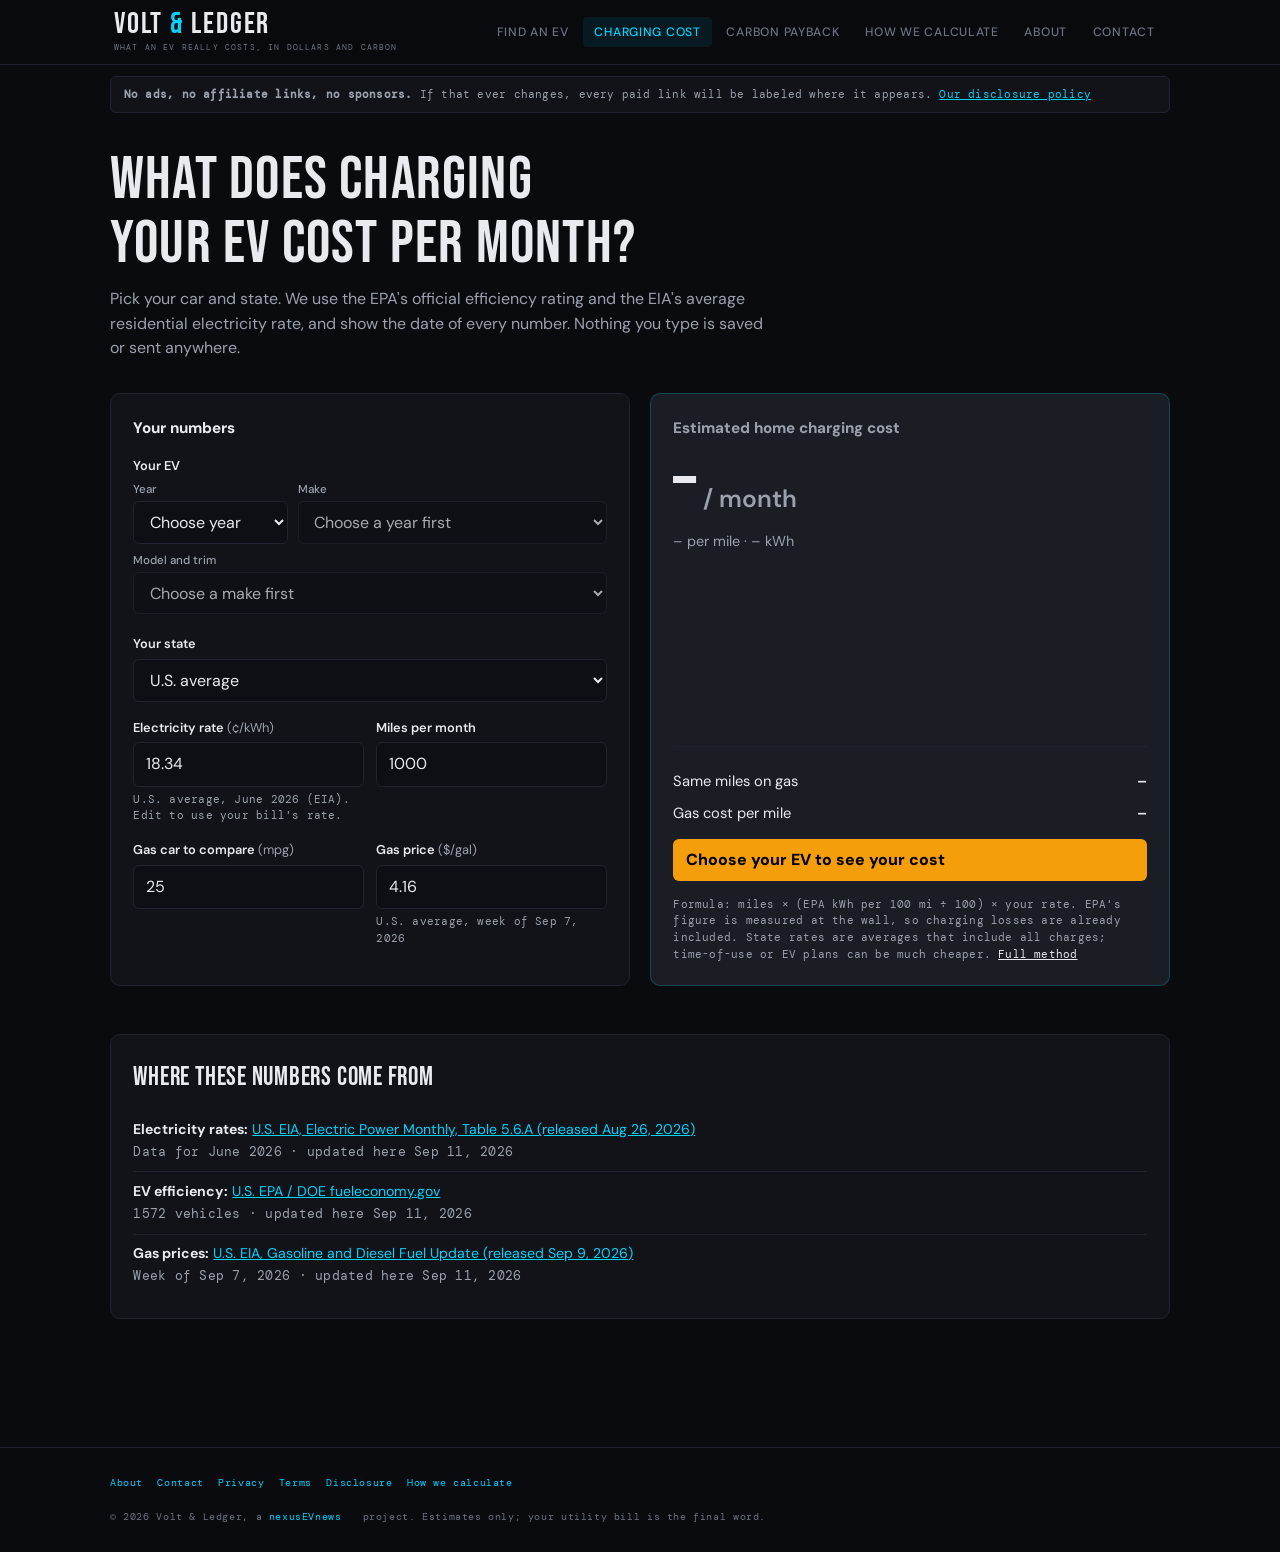
==== commit 44afdd84: "Big Update" ====
--- a/index.html
+++ b/index.html
@@ -9,7 +9,7 @@
 <meta property="og:description" content="What does it cost to charge your EV at home? Free calculator using official EPA efficiency ratings and EIA electricity rates for every state."/>
 <link rel="icon" href="assets/favicon.svg" type="image/svg+xml"/>
 <link rel="preconnect" href="https://fonts.googleapis.com"/>
-<link href="https://fonts.googleapis.com/css2?family=Archivo:wdth,wght@62..125,300..900&display=swap" rel="stylesheet"/>
+<link href="https://fonts.googleapis.com/css2?family=Bebas+Neue&family=DM+Sans:wght@300;400;500;600&family=DM+Mono:wght@400;500&display=swap" rel="stylesheet"/>
 <link rel="stylesheet" href="assets/site.css"/>
 </head>
 <body>
@@ -31,7 +31,7 @@
   </div>
 </header>
 <div class="disclosure-bar">
-  <p><strong>Affiliate disclosure:</strong> some links on this site earn us a commission if you buy, at no extra cost to you. Commissions never change our math or our picks. <a href="affiliate-disclosure.html">How we make money</a></p>
+  <p><strong>No ads, no affiliate links, no sponsors.</strong> If that ever changes, every paid link will be labeled where it appears. <a href="affiliate-disclosure.html">Our disclosure policy</a></p>
 </div>
 <main id="main">
   <h1>What does charging your EV cost per month?</h1>
@@ -97,48 +97,6 @@
   </div>
 
 
-  <section class="block">
-    <h2>Cut the rate: home chargers</h2>
-    <p class="why">The estimate above assumes charging at home. If you're relying on public fast charging, which typically costs two to three times as much, a home charger usually pays for itself. These are placeholders.</p>
-    <div class="todo"><strong>Placeholder.</strong> Replace these three cards with real products once you're accepted into an affiliate program, and put your tracking links in the <code>href</code>. Delete this whole section until then, so you never publish invented prices.</div>
-    <div class="products">
-      <article class="product pick">
-        <span class="pick-flag">Our pick</span>
-        <h3>Product name</h3>
-        <p class="fit">One line on who this suits and why.</p>
-        <ul class="spec-list">
-          <li><span>Max output</span><span class="v">– kW</span></li>
-          <li><span>Cable length</span><span class="v">– ft</span></li>
-          <li><span>Outdoor rated</span><span class="v">–</span></li>
-        </ul>
-        <div class="buy-row"><div class="price">$–<small>price</small></div><a class="btn" href="#" rel="sponsored nofollow">Check price</a></div>
-        <span class="aff-mark">Affiliate link</span>
-      </article>
-      <article class="product">
-        <h3>Product name</h3>
-        <p class="fit">One line on who this suits and why.</p>
-        <ul class="spec-list">
-          <li><span>Max output</span><span class="v">– kW</span></li>
-          <li><span>Cable length</span><span class="v">– ft</span></li>
-          <li><span>Outdoor rated</span><span class="v">–</span></li>
-        </ul>
-        <div class="buy-row"><div class="price">$–<small>price</small></div><a class="btn" href="#" rel="sponsored nofollow">Check price</a></div>
-        <span class="aff-mark">Affiliate link</span>
-      </article>
-      <article class="product">
-        <h3>Product name</h3>
-        <p class="fit">One line on who this suits and why.</p>
-        <ul class="spec-list">
-          <li><span>Max output</span><span class="v">– kW</span></li>
-          <li><span>Cable length</span><span class="v">– ft</span></li>
-          <li><span>Outdoor rated</span><span class="v">–</span></li>
-        </ul>
-        <div class="buy-row"><div class="price">$–<small>price</small></div><a class="btn" href="#" rel="sponsored nofollow">Check price</a></div>
-        <span class="aff-mark">Affiliate link</span>
-      </article>
-    </div>
-  </section>
-
   <section class="sources">
     <h2>Where these numbers come from</h2>
     <ul class="src-list" id="sourceList"><li>Loading sources…</li></ul>
@@ -146,8 +104,8 @@
 </main>
 <footer class="site">
   <div class="foot-inner">
-    <div><a href="about.html">About</a><a href="contact.html">Contact</a><a href="privacy.html">Privacy</a><a href="terms.html">Terms</a><a href="affiliate-disclosure.html">Affiliate disclosure</a><a href="how-we-calculate.html">How we calculate</a></div>
-    <div>&copy; 2026 Volt & Ledger. Estimates only; your utility bill is the final word.</div>
+    <div><a href="about.html">About</a><a href="contact.html">Contact</a><a href="privacy.html">Privacy</a><a href="terms.html">Terms</a><a href="affiliate-disclosure.html">Disclosure</a><a href="how-we-calculate.html">How we calculate</a></div>
+    <div>&copy; 2026 Volt &amp; Ledger, a <a href="https://nexusevnews.com/" rel="noopener">nexusEVnews</a> project. Estimates only; your utility bill is the final word.</div>
   </div>
 </footer>
 <script>
--- a/assets/site.css
+++ b/assets/site.css
@@ -145,3 +145,70 @@
 .foot-inner { max-width: 1040px; margin: 0 auto; padding: 1.6rem 1.25rem; font-size: 0.78rem; color: var(--soft); display: flex; justify-content: space-between; gap: 1rem; flex-wrap: wrap; }
 .foot-inner a { color: var(--soft); text-decoration: none; margin-right: 0.9rem; }
 .foot-inner a:hover { color: var(--ink); text-decoration: underline; }
+
+/* ════════════════════════════════════════════════════════════════
+   nexusEVnews theme (added Oct 1, 2026)
+   Same palette and type as nexusevnews.com. Overrides everything above.
+   ════════════════════════════════════════════════════════════════ */
+:root {
+  color-scheme: dark;
+  /* nexusEVnews tokens */
+  --bg: #0a0b0f; --surface: #111318; --surface2: #1a1d24;
+  --border: #1f2330; --accent: #00d4ff; --text: #e8eaf0; --muted: #6b7280;
+  /* the old names, remapped so every existing rule picks up the new theme */
+  --paper: var(--bg); --card: var(--surface); --ink: var(--text);
+  --soft: #9aa1ad;            /* a touch lighter than --muted so body copy stays readable */
+  --line: var(--border);
+  --green: var(--accent); --green-dark: #00b2d6; --spark: #f59e0b;
+  --result-bg: var(--surface2); --result-ink: var(--text); --result-soft: #9aa1ad;
+  --warn-bg: rgba(245,158,11,0.09); --warn-line: rgba(245,158,11,0.45);
+}
+body { font-family: 'DM Sans', sans-serif; background: var(--bg); color: var(--text); }
+
+/* type: Bebas Neue for headlines and big numbers, DM Mono for small meta, DM Sans for everything else */
+h1, .article h1 { font-family: 'Bebas Neue', sans-serif; font-weight: 400; font-stretch: normal; letter-spacing: 0.02em; line-height: 1.05; font-size: clamp(2.4rem, 6vw, 3.8rem); max-width: 22ch; }
+.article h2, section.sources h2, .block > h2 { font-family: 'Bebas Neue', sans-serif; font-weight: 400; letter-spacing: 0.03em; font-size: 1.6rem; }
+.big, .match-rank { font-family: 'Bebas Neue', sans-serif; font-weight: 400; letter-spacing: 0.01em; }
+.big { font-size: clamp(3rem, 8vw, 4.8rem); }
+.big small { font-family: 'DM Sans', sans-serif; }
+.match-rank { font-size: 2.1rem; }
+.source-line, .method, .match-src, .src-list .when, .disclosure-bar p {
+  font-family: 'DM Mono', monospace; letter-spacing: 0.02em; }
+.source-line, .method, .match-src { font-size: 0.68rem; }
+
+/* header, matching the nexusEVnews sticky bar */
+header.site { position: sticky; top: 0; z-index: 100; background: rgba(10,11,15,0.94); backdrop-filter: blur(14px); -webkit-backdrop-filter: blur(14px); border-bottom: 1px solid var(--border); }
+.site-inner { max-width: 1100px; min-height: 62px; align-items: center; padding: 0.6rem 1.5rem; }
+.brand-wrap { flex-direction: column; align-items: flex-start; gap: 0.15rem; }
+.brand { font-family: 'Bebas Neue', sans-serif; font-weight: 400; font-size: 1.85rem; letter-spacing: 0.06em; line-height: 1; color: var(--text); }
+.brand span { color: var(--accent); }
+.tag { font-family: 'DM Mono', monospace; font-size: 0.52rem; letter-spacing: 0.14em; text-transform: uppercase; color: var(--muted); }
+nav.site-nav { gap: 0.2rem; align-items: center; }
+nav.site-nav a { font-size: 0.76rem; font-weight: 500; letter-spacing: 0.06em; text-transform: uppercase; color: var(--muted); padding: 0.35rem 0.7rem; border-radius: 4px; border-bottom: none; transition: color 0.2s, background 0.2s; }
+nav.site-nav a:hover { color: var(--text); background: var(--surface2); }
+nav.site-nav a[aria-current="page"] { color: var(--accent); background: rgba(0,212,255,0.08); }
+
+/* surfaces and controls */
+.panel, section.sources, .product, .formula, .data-status { background: var(--surface); border-color: var(--border); }
+.result { border: 1px solid rgba(0,212,255,0.22); }
+.compare { border-top-color: var(--border); }
+.field select, .field input { background: #0d0f14; color: var(--text); border-color: var(--border); }
+.field select option { background: var(--surface); color: var(--text); }
+.notice code { background: var(--surface2); }
+.callout, .notice, .todo { color: var(--text); }
+.vehicle-note, .unchecked { color: #f5c56b; }
+.btn, .save, .pick-flag { color: #000; }
+.btn:hover { background: var(--green-dark); }
+.btn-reset { color: var(--text); border-color: var(--border); }
+.btn-reset:hover { border-color: var(--accent); }
+.disclosure-bar p { background: var(--surface); border-color: var(--border); font-size: 0.68rem; line-height: 1.7; }
+.disclosure-bar, main, .foot-inner { max-width: 1100px; }
+
+/* footer, matching nexusEVnews */
+footer.site { background: var(--bg); border-top: 1px solid var(--border); }
+.foot-inner { font-family: 'DM Mono', monospace; font-size: 0.64rem; letter-spacing: 0.06em; line-height: 1.8; color: var(--muted); }
+.foot-inner a { color: var(--accent); }
+.foot-inner a:hover { color: var(--accent); }
+
+@media (max-width: 700px) { nav.site-nav a { padding: 0.3rem 0.45rem; font-size: 0.7rem; } }
+@media (prefers-reduced-motion: reduce) { nav.site-nav a { transition: none; } }
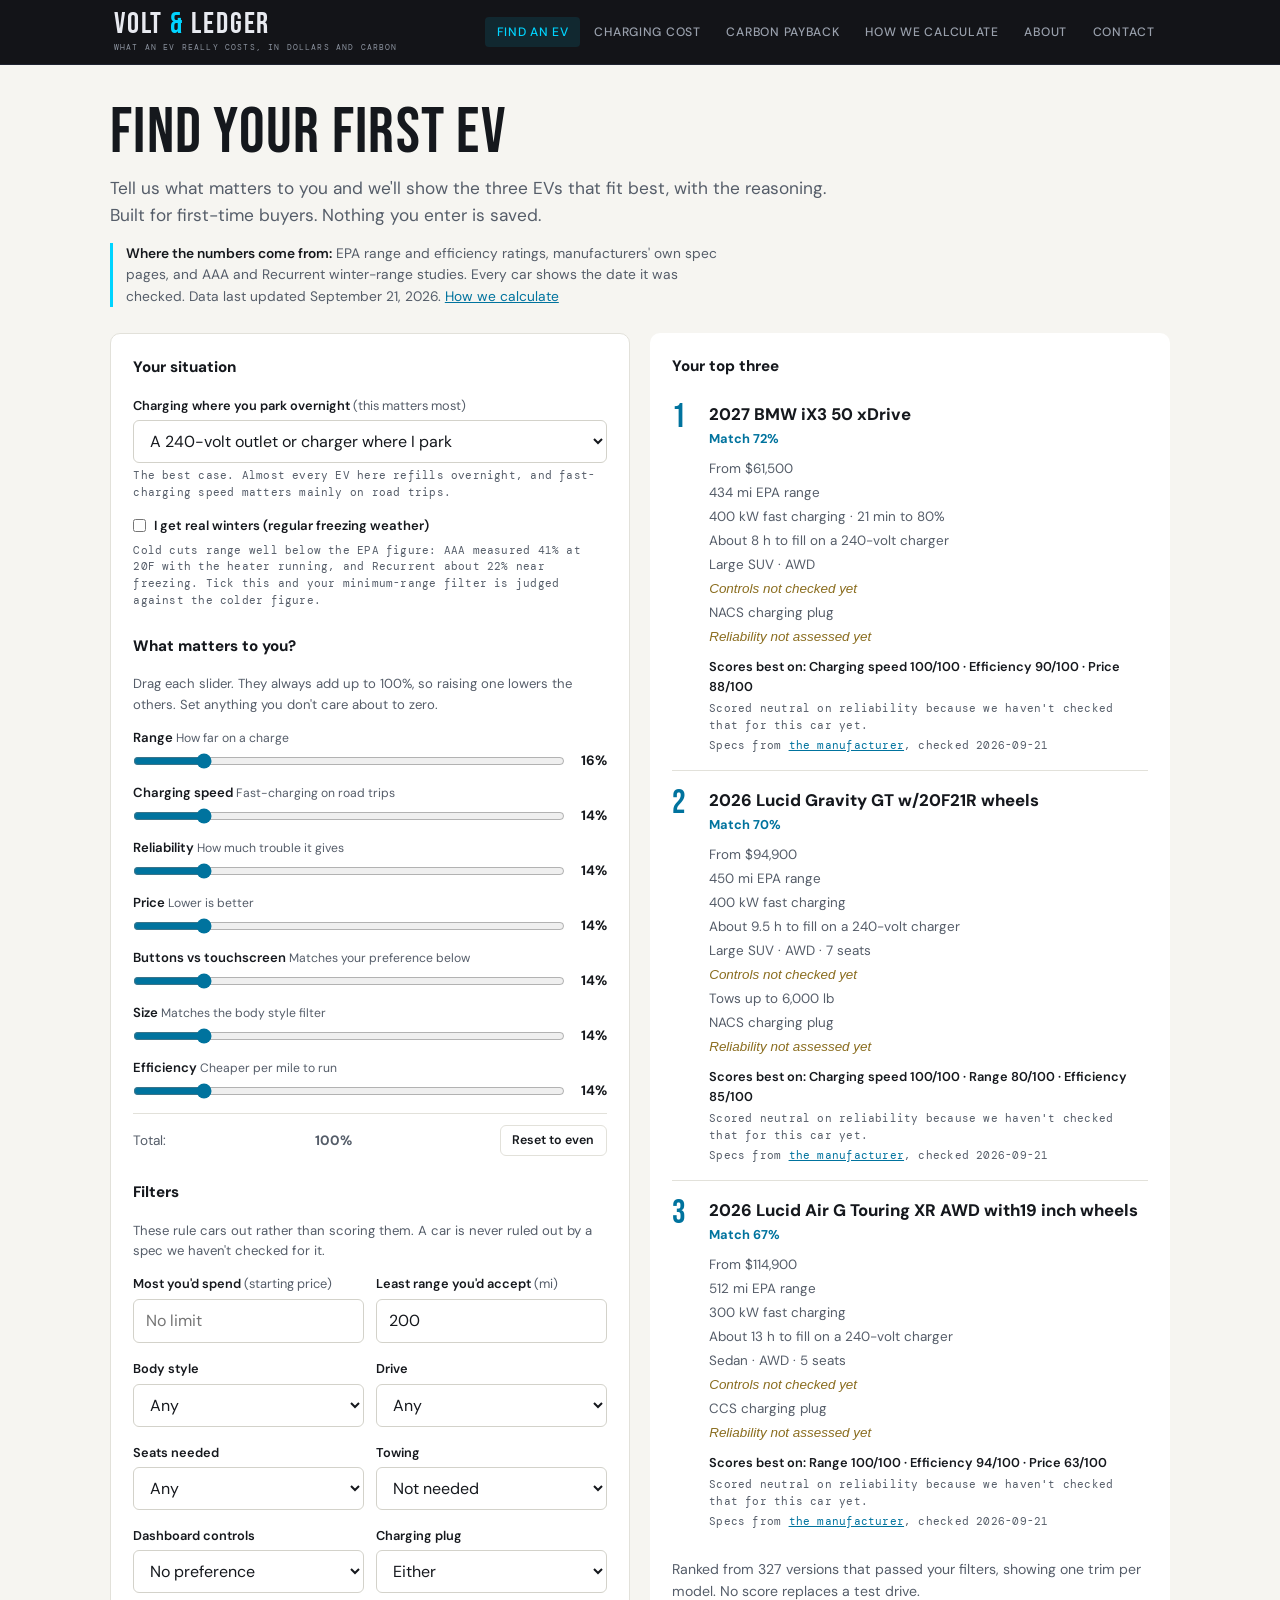
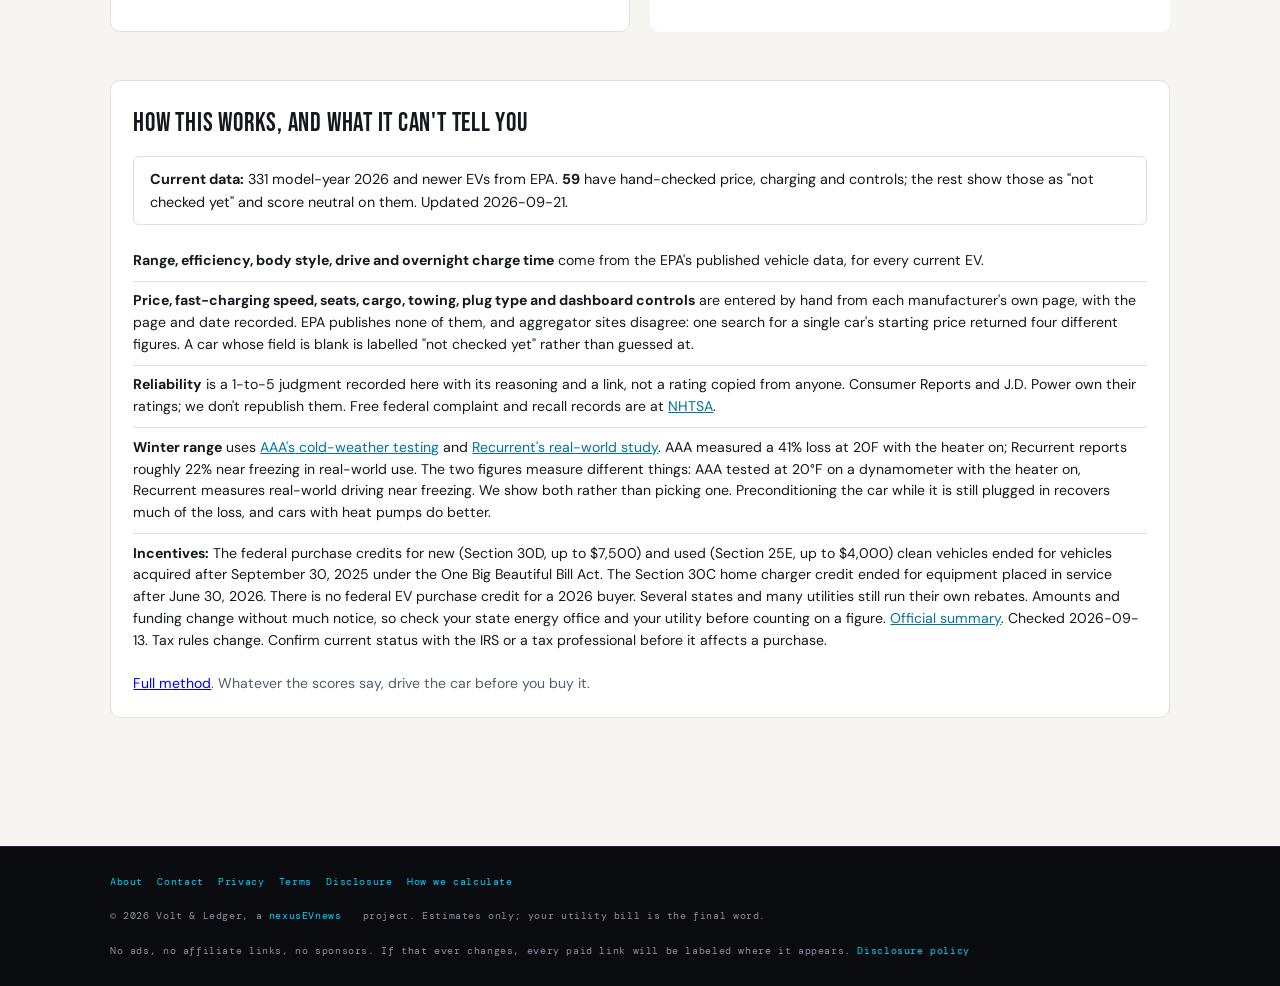
==== commit 12248c40: "Update new colors" ====
--- a/index.html
+++ b/index.html
@@ -3,10 +3,10 @@
 <head>
 <meta charset="utf-8"/>
 <meta name="viewport" content="width=device-width, initial-scale=1.0"/>
-<title>EV Charging Cost Calculator by State | Volt & Ledger</title>
-<meta name="description" content="What does it cost to charge your EV at home? Free calculator using official EPA efficiency ratings and EIA electricity rates for every state."/>
-<meta property="og:title" content="EV Charging Cost Calculator by State | Volt & Ledger"/>
-<meta property="og:description" content="What does it cost to charge your EV at home? Free calculator using official EPA efficiency ratings and EIA electricity rates for every state."/>
+<title>Find Your First EV | Volt & Ledger</title>
+<meta name="description" content="A beginner-friendly EV finder. Set how much you care about range, charging speed, reliability, price, buttons and size, and see three matches with the reasoning shown."/>
+<meta property="og:title" content="Find Your First EV | Volt & Ledger"/>
+<meta property="og:description" content="A beginner-friendly EV finder. Set how much you care about range, charging speed, reliability, price, buttons and size, and see three matches with the reasoning shown."/>
 <link rel="icon" href="assets/favicon.svg" type="image/svg+xml"/>
 <link rel="preconnect" href="https://fonts.googleapis.com"/>
 <link href="https://fonts.googleapis.com/css2?family=Bebas+Neue&family=DM+Sans:wght@300;400;500;600&family=DM+Mono:wght@400;500&display=swap" rel="stylesheet"/>
@@ -21,8 +21,8 @@
       <span class="tag">What an EV really costs, in dollars and carbon</span>
     </div>
     <nav class="site-nav" aria-label="Main">
-      <a href="finder.html">Find an EV</a>
-      <a href="index.html" aria-current="page">Charging cost</a>
+      <a href="index.html" aria-current="page">Find an EV</a>
+      <a href="charging.html">Charging cost</a>
       <a href="carbon.html">Carbon payback</a>
       <a href="how-we-calculate.html">How we calculate</a>
       <a href="about.html">About</a>
@@ -30,238 +30,329 @@
     </nav>
   </div>
 </header>
-<div class="disclosure-bar">
-  <p><strong>No ads, no affiliate links, no sponsors.</strong> If that ever changes, every paid link will be labeled where it appears. <a href="affiliate-disclosure.html">Our disclosure policy</a></p>
-</div>
+
 <main id="main">
-  <h1>What does charging your EV cost per month?</h1>
-  <p class="sub">Pick your car and state. We use the EPA's official efficiency rating and the EIA's average residential electricity rate, and show the date of every number. Nothing you type is saved or sent anywhere.</p>
+  <h1>Find your first EV</h1>
+  <p class="sub">Tell us what matters to you and we'll show the three EVs that fit best, with the reasoning. Built for first-time buyers. Nothing you enter is saved.</p>
+  <p class="data-line"><strong>Where the numbers come from:</strong> EPA range and efficiency ratings, manufacturers' own spec pages, and AAA and Recurrent winter-range studies. Every car shows the date it was checked. Data last updated <span id="dataDate">monthly</span>. <a href="how-we-calculate.html">How we calculate</a></p>
 
   <div class="notice" id="loadError" role="alert">
-    <strong>The data files didn't load.</strong> If you opened this file by double-clicking it, that's expected: browsers block pages opened from your computer from reading other files. It will work once it's on GitHub Pages. To test on your computer, open a terminal in this folder, run <code>python3 -m http.server</code>, then visit <code>http://localhost:8000</code>.
+    <strong>The data files didn't load.</strong> Run <code>python3 -m http.server --bind 127.0.0.1</code> in the site folder and visit <code>http://127.0.0.1:8000/</code>, or view it on the live site.
   </div>
+
 
   <div class="calc-grid">
     <div class="panel">
-      <h2>Your numbers</h2>
-      <fieldset class="field ev-pick">
-        <legend>Your EV</legend>
-        <div class="ev-row">
-          <div><label for="year" class="mini">Year</label><select id="year" disabled><option>Loading…</option></select></div>
-          <div><label for="make" class="mini">Make</label><select id="make" disabled></select></div>
-        </div>
-        <label for="model" class="mini">Model and trim</label>
-        <select id="model" disabled></select>
-        <div class="source-line" id="vehicleLine"></div>
-        <div class="vehicle-note" id="vehicleNote"></div>
-      </fieldset>
+      <h2>Your situation</h2>
       <div class="field">
-        <label for="state">Your state</label>
-        <select id="state" disabled><option>Loading states…</option></select>
-      </div>
+        <label for="homeCharge">Charging where you park overnight <span class="hint">(this matters most)</span></label>
+        <select id="homeCharge"></select>
+        <div class="source-line" id="homeNote"></div>
+      </div>
+      <div class="field">
+        <label class="check"><input type="checkbox" id="cold"> I get real winters (regular freezing weather)</label>
+        <div class="source-line" id="coldNote"></div>
+      </div>
+
+      <h2 style="margin-top:1.6rem">What matters to you?</h2>
+      <p class="weights-intro">Drag each slider. They always add up to 100%, so raising one lowers the others. Set anything you don't care about to zero.</p>
+      <div id="weights"></div>
+      <div class="weights-total">Total: <strong><span id="weightTotal">100</span>%</strong> <button type="button" class="btn-reset" id="resetWeights">Reset to even</button></div>
+
+      <h2 style="margin-top:1.6rem">Filters</h2>
+      <p class="weights-intro">These rule cars out rather than scoring them. A car is never ruled out by a spec we haven't checked for it.</p>
       <div class="field-row">
         <div class="field">
-          <label for="rate">Electricity rate <span class="hint">(¢/kWh)</span></label>
-          <input id="rate" type="number" step="0.01" min="0" max="100" inputmode="decimal">
-          <div class="source-line" id="rateLine">Fills from your state. Use your bill's rate if you know it.</div>
-        </div>
-        <div class="field">
-          <label for="miles">Miles per month</label>
-          <input id="miles" type="number" step="50" min="0" max="10000" value="1000" inputmode="numeric">
+          <label for="budget">Most you'd spend <span class="hint">(starting price)</span></label>
+          <input id="budget" type="number" step="1000" min="0" max="200000" placeholder="No limit" inputmode="numeric">
+        </div>
+        <div class="field">
+          <label for="minRange">Least range you'd accept <span class="hint">(mi)</span></label>
+          <input id="minRange" type="number" step="10" min="0" max="600" value="200" inputmode="numeric">
         </div>
       </div>
       <div class="field-row">
         <div class="field">
-          <label for="mpg">Gas car to compare <span class="hint">(mpg)</span></label>
-          <input id="mpg" type="number" step="1" min="1" max="100" value="25" inputmode="numeric">
-        </div>
-        <div class="field">
-          <label for="gas">Gas price <span class="hint">($/gal)</span></label>
-          <input id="gas" type="number" step="0.01" min="0" max="15" inputmode="decimal">
-          <div class="source-line" id="gasLine"></div>
+          <label for="bodyPick">Body style</label>
+          <select id="bodyPick"><option value="">Any</option></select>
+        </div>
+        <div class="field">
+          <label for="drivePick">Drive</label>
+          <select id="drivePick"><option value="">Any</option><option value="FWD">FWD</option><option value="RWD">RWD</option><option value="AWD">AWD</option></select>
+        </div>
+      </div>
+      <div class="field-row">
+        <div class="field">
+          <label for="seatsPick">Seats needed</label>
+          <select id="seatsPick"><option value="">Any</option><option value="5">5 or more</option><option value="6">6 or more</option><option value="7">7 or more</option></select>
+        </div>
+        <div class="field">
+          <label for="towPick">Towing</label>
+          <select id="towPick"><option value="">Not needed</option><option value="1">Must be able to tow</option><option value="3500">3,500 lb or more</option><option value="5000">5,000 lb or more</option></select>
+        </div>
+      </div>
+      <div class="field-row">
+        <div class="field">
+          <label for="controlPref">Dashboard controls</label>
+          <select id="controlPref">
+            <option value="none">No preference</option>
+            <option value="buttons">I want real buttons and knobs</option>
+            <option value="touchscreen">A touchscreen is fine</option>
+          </select>
+        </div>
+        <div class="field">
+          <label for="portPick">Charging plug</label>
+          <select id="portPick"><option value="">Either</option><option value="NACS">NACS (Tesla-style)</option><option value="CCS">CCS</option></select>
         </div>
       </div>
     </div>
 
-    <div class="result" aria-live="polite">
-      <h2>Estimated home charging cost</h2>
-      <div class="big num"><span id="monthly">–</span><small> / month</small></div>
-      <div class="per num"><span id="perMile">–</span> per mile · <span id="kwh">–</span> kWh</div>
-      <div class="compare">
-        <div class="row"><span>Same miles on gas</span><b class="num" id="gasCost">–</b></div>
-        <div class="row"><span>Gas cost per mile</span><b class="num" id="gasMile">–</b></div>
-        <div class="save num" id="saveLine">Choose your EV to see your cost</div>
-      </div>
-      <p class="method">Formula: miles × (EPA kWh per 100 mi ÷ 100) × your rate. EPA's figure is measured at the wall, so charging losses are already included. State rates are averages that include all charges; time-of-use or EV plans can be much cheaper. <a href="how-we-calculate.html" style="color:var(--result-ink)">Full method</a></p>
+    <div class="result result-light" aria-live="polite">
+      <h2>Your top three</h2>
+      <div id="matches"><p class="muted">Loading…</p></div>
     </div>
   </div>
 
-
   <section class="sources">
-    <h2>Where these numbers come from</h2>
-    <ul class="src-list" id="sourceList"><li>Loading sources…</li></ul>
+    <h2>How this works, and what it can't tell you</h2>
+    <div id="dataStatus" class="data-status">Loading…</div>
+    <ul class="src-list">
+      <li><strong>Range, efficiency, body style, drive and overnight charge time</strong> come from the EPA's published vehicle data, for every current EV.</li>
+      <li><strong>Price, fast-charging speed, seats, cargo, towing, plug type and dashboard controls</strong> are entered by hand from each manufacturer's own page, with the page and date recorded. EPA publishes none of them, and aggregator sites disagree: one search for a single car's starting price returned four different figures. A car whose field is blank is labelled "not checked yet" rather than guessed at.</li>
+      <li><strong>Reliability</strong> is a 1-to-5 judgment recorded here with its reasoning and a link, not a rating copied from anyone. Consumer Reports and J.D. Power own their ratings; we don't republish them. Free federal complaint and recall records are at <a href="https://www.nhtsa.gov/recalls" rel="noopener">NHTSA</a>.</li>
+      <li><strong>Winter range</strong> uses <a id="aaaLink" href="https://newsroom.aaa.com/2019/02/cold-weather-reduces-electric-vehicle-range/" rel="noopener">AAA's cold-weather testing</a> and <a id="recLink" href="https://www.recurrentauto.com/research/winter-ev-range-loss" rel="noopener">Recurrent's real-world study</a>. <span id="winterSrc"></span></li>
+      <li><strong>Incentives:</strong> <span id="incentiveText">loading…</span></li>
+    </ul>
+    <p class="muted" style="margin-top:0.8rem"><a href="how-we-calculate.html#finder">Full method</a>. Whatever the scores say, drive the car before you buy it.</p>
   </section>
 </main>
+
 <footer class="site">
   <div class="foot-inner">
     <div><a href="about.html">About</a><a href="contact.html">Contact</a><a href="privacy.html">Privacy</a><a href="terms.html">Terms</a><a href="affiliate-disclosure.html">Disclosure</a><a href="how-we-calculate.html">How we calculate</a></div>
     <div>&copy; 2026 Volt &amp; Ledger, a <a href="https://nexusevnews.com/" rel="noopener">nexusEVnews</a> project. Estimates only; your utility bill is the final word.</div>
+    <div class="foot-note">No ads, no affiliate links, no sponsors. If that ever changes, every paid link will be labeled where it appears. <a href="affiliate-disclosure.html">Disclosure policy</a></div>
   </div>
 </footer>
 <script>
 (function () {
-  var DATA = { rates: null, evs: null, gas: null };
+  var D = {}, M = [];
   var el = function (id) { return document.getElementById(id); };
-  var money = function (n) { return '$' + Math.round(n).toLocaleString('en-US'); };
-  var cents = function (n) { return (n * 100).toFixed(1) + '¢'; };
-  var monthName = function (ym) {
-    var p = ym.split('-'); return new Date(+p[0], +p[1] - 1, 1).toLocaleString('en-US', { month: 'long', year: 'numeric' });
-  };
-  var niceDate = function (d) {
-    var p = d.split('-'); return new Date(+p[0], +p[1] - 1, +p[2]).toLocaleString('en-US', { month: 'short', day: 'numeric', year: 'numeric' });
-  };
-
-  function load(name) {
-    return fetch('data/' + name + '.json', { cache: 'no-cache' }).then(function (r) {
-      if (!r.ok) throw new Error(name + '.json returned ' + r.status);
-      return r.json();
-    });
-  }
-
-  Promise.all([load('rates'), load('evs'), load('gas')]).then(function (res) {
-    DATA.rates = res[0]; DATA.evs = res[1]; DATA.gas = res[2];
-    buildYearMenu(); buildStateMenu(); buildSources();
-    el('year').disabled = false; el('state').disabled = false;
-    onState();
-  }).catch(function (err) {
-    console.error(err);
-    el('loadError').classList.add('show');
-    el('year').innerHTML = '<option>Data unavailable</option>';
-    el('state').innerHTML = '<option>Data unavailable</option>';
-  });
-
-  function uniq(arr) { return arr.filter(function (x, i) { return arr.indexOf(x) === i; }); }
-
-  // Fill a menu with a "Choose..." prompt first, so nothing is pre-selected.
-  function fill(sel, prompt, items) {
-    sel.innerHTML = '';
-    var o = document.createElement('option'); o.value = ''; o.textContent = prompt; sel.appendChild(o);
-    items.forEach(function (it) {
-      var opt = document.createElement('option'); opt.value = it.value; opt.textContent = it.label; sel.appendChild(opt);
-    });
-  }
-  function lock(sel, prompt) { fill(sel, prompt, []); sel.disabled = true; }
-
-  function buildYearMenu() {
-    var years = uniq(DATA.evs.vehicles.map(function (v) { return v.year; })).sort(function (a, b) { return b - a; });
-    fill(el('year'), 'Choose year', years.map(function (y) { return { value: y, label: y }; }));
-    lock(el('make'), 'Choose a year first');
-    lock(el('model'), 'Choose a make first');
-    clearResult();
-  }
-  function onYear() {
-    var y = +el('year').value;
-    if (!y) { lock(el('make'), 'Choose a year first'); lock(el('model'), 'Choose a make first'); onVehicle(); return; }
-    var keep = el('make').value;
-    var makes = uniq(DATA.evs.vehicles.filter(function (v) { return v.year === y; }).map(function (v) { return v.make; }))
-      .sort(function (a, b) { return a.localeCompare(b); });
-    fill(el('make'), 'Choose make', makes.map(function (m) { return { value: m, label: m }; }));
-    el('make').disabled = false;
-    if (keep && makes.indexOf(keep) !== -1) el('make').value = keep;   // keep the make if it exists that year
-    onMake();
-  }
-  function onMake() {
-    var y = +el('year').value, mk = el('make').value;
-    if (!mk) { lock(el('model'), 'Choose a make first'); onVehicle(); return; }
-    var models = DATA.evs.vehicles.filter(function (v) { return v.year === y && v.make === mk; })
-      .sort(function (a, b) { return a.model.localeCompare(b.model); });
-    fill(el('model'), 'Choose model and trim', models.map(function (v) { return { value: v.id, label: v.model }; }));
-    el('model').disabled = false;
-    onVehicle();
-  }
-
-  function clearResult() {
-    ['monthly', 'perMile', 'kwh', 'gasCost', 'gasMile'].forEach(function (id) { el(id).textContent = '–'; });
-    el('saveLine').textContent = 'Choose your EV to see your cost';
-    el('vehicleLine').textContent = '';
-    el('vehicleNote').style.display = 'none';
-  }
-
-  function buildStateMenu() {
-    var sel = el('state'); sel.innerHTML = '';
-    var blank = document.createElement('option'); blank.value = ''; blank.textContent = 'U.S. average';
-    sel.appendChild(blank);
-    Object.keys(DATA.rates.states).forEach(function (code) {
-      var o = document.createElement('option');
-      o.value = code; o.textContent = DATA.rates.states[code].name;
-      sel.appendChild(o);
-    });
-  }
-
-  function buildSources() {
-    var r = DATA.rates, e = DATA.evs, g = DATA.gas;
-    el('sourceList').innerHTML =
-      '<li><strong>Electricity rates:</strong> <a href="' + r.source_url + '" rel="noopener">' + r.source + '</a><br><span class="when">Data for ' + monthName(r.data_month) + ' · updated here ' + niceDate(r.updated) + '</span></li>' +
-      '<li><strong>EV efficiency:</strong> <a href="' + e.source_url + '" rel="noopener">' + e.source + '</a><br><span class="when">' + e.vehicles.length + ' vehicles · updated here ' + niceDate(e.updated) + '</span></li>' +
-      '<li><strong>Gas prices:</strong> <a href="' + g.source_url + '" rel="noopener">' + g.source + '</a><br><span class="when">Week of ' + niceDate(g.week_of) + ' · updated here ' + niceDate(g.updated) + '</span></li>';
-  }
-
-  function currentVehicle() {
-    var id = el('model').value;
-    return DATA.evs.vehicles.find(function (v) { return v.id === id; });
-  }
-
-  function onVehicle() {
-    var v = currentVehicle(); if (!v) { clearResult(); return; }
-    var label = v.source === 'EPA' ? 'EPA: ' : 'EPA label, per press reports: ';
-    var bits = [label + Math.round(v.kwh_per_100mi) + ' kWh/100 mi'];
-    if (v.mpge) bits.push(v.mpge + ' MPGe');
-    if (v.range_mi) bits.push(v.range_mi + ' mi range');
-    el('vehicleLine').textContent = bits.join(' · ');
-    var note = el('vehicleNote');
-    if (v.note) { note.textContent = v.note; note.style.display = 'block'; } else { note.style.display = 'none'; }
-    calc();
-  }
-
-  function onState() {
-    var code = el('state').value;
-    var r = code ? DATA.rates.states[code].cents_per_kwh : DATA.rates.us_average;
-    el('rate').value = r.toFixed(2);
-    el('rateLine').textContent = (code ? DATA.rates.states[code].name : 'U.S.') + ' average, ' + monthName(DATA.rates.data_month) + ' (EIA). Edit to use your bill\'s rate.';
-    var gasState = code && DATA.gas.states[code];
-    el('gas').value = (gasState || DATA.gas.us_average).toFixed(2);
-    el('gasLine').textContent = gasState ? 'State average, week of ' + niceDate(DATA.gas.week_of) : 'U.S. average, week of ' + niceDate(DATA.gas.week_of);
-    calc();
-  }
-
-  function calc() {
-    var v = currentVehicle(); if (!v) return;
-    var rate = parseFloat(el('rate').value) / 100;
-    var miles = parseFloat(el('miles').value);
-    var mpg = parseFloat(el('mpg').value);
-    var gas = parseFloat(el('gas').value);
-    if (!(rate >= 0) || !(miles >= 0)) return;
-    var kwh = miles * v.kwh_per_100mi / 100;
-    var cost = kwh * rate;
-    el('monthly').textContent = money(cost);
-    el('kwh').textContent = Math.round(kwh).toLocaleString('en-US');
-    el('perMile').textContent = miles > 0 ? cents(cost / miles) : '–';
-    if (mpg > 0 && gas >= 0) {
-      var gcost = miles / mpg * gas;
-      el('gasCost').textContent = money(gcost) + ' / mo';
-      el('gasMile').textContent = miles > 0 ? cents(gcost / miles) : '–';
-      var diff = gcost - cost;
-      el('saveLine').textContent = diff >= 1 ? 'About ' + money(diff) + ' a month cheaper than gas'
-        : diff <= -1 ? 'About ' + money(-diff) + ' a month more than gas at these numbers'
-        : 'About even with gas at these numbers';
+  var CRIT = [
+    { id: 'range', label: 'Range', hint: 'How far on a charge' },
+    { id: 'charging', label: 'Charging speed', hint: 'Fast-charging on road trips' },
+    { id: 'reliability', label: 'Reliability', hint: 'How much trouble it gives' },
+    { id: 'price', label: 'Price', hint: 'Lower is better' },
+    { id: 'controls', label: 'Buttons vs touchscreen', hint: 'Matches your preference below' },
+    { id: 'size', label: 'Size', hint: 'Matches the body style filter' },
+    { id: 'efficiency', label: 'Efficiency', hint: 'Cheaper per mile to run' }
+  ];
+  var W = {};
+  function evenWeights() {
+    CRIT.forEach(function (c) { W[c.id] = Math.round(100 / CRIT.length); });
+    W[CRIT[0].id] += 100 - CRIT.reduce(function (a, c) { return a + W[c.id]; }, 0);
+  }
+  evenWeights();
+
+  Promise.all([
+    fetch('data/models.json', { cache: 'no-cache' }).then(function (r) { if (!r.ok) throw new Error('models'); return r.json(); }),
+    fetch('data/guidance.json', { cache: 'no-cache' }).then(function (r) { if (!r.ok) throw new Error('guidance'); return r.json(); })
+  ]).then(function (res) {
+    D.models = res[0]; D.g = res[1]; M = res[0].models;
+    buildWeights(); buildBodyMenu(); buildHomeMenu(); fillSources(); status(); rank();
+  }).catch(function (e) { console.error(e); el('loadError').classList.add('show'); });
+
+  function buildWeights() {
+    el('weights').innerHTML = CRIT.map(function (c) {
+      return '<div class="weight-row"><label for="w-' + c.id + '">' + c.label +
+        ' <span class="hint">' + c.hint + '</span></label>' +
+        '<div class="weight-ctl"><input type="range" id="w-' + c.id + '" min="0" max="100" step="5" value="' + W[c.id] + '">' +
+        '<output id="o-' + c.id + '">' + W[c.id] + '%</output></div></div>';
+    }).join('');
+    CRIT.forEach(function (c) {
+      el('w-' + c.id).addEventListener('input', function () { rebalance(c.id, +this.value); });
+    });
+  }
+
+  // Keep the sliders summing to 100 by spreading the difference across the others.
+  function rebalance(changed, value) {
+    var others = CRIT.map(function (c) { return c.id; }).filter(function (id) { return id !== changed; });
+    var otherTotal = others.reduce(function (a, id) { return a + W[id]; }, 0);
+    var room = 100 - value;
+    W[changed] = value;
+    if (otherTotal === 0) {
+      others.forEach(function (id, i) { W[id] = i === 0 ? room : 0; });
+    } else {
+      var left = room;
+      others.forEach(function (id, i) {
+        W[id] = Math.max(0, i === others.length - 1 ? left : Math.round(W[id] / otherTotal * room));
+        left -= W[id];
+      });
+      if (left !== 0) W[others[others.length - 1]] = Math.max(0, W[others[others.length - 1]] + left);
     }
-  }
-
-  el('year').addEventListener('change', onYear);
-  el('make').addEventListener('change', onMake);
-  el('model').addEventListener('change', onVehicle);
-  el('state').addEventListener('change', onState);
-  ['rate', 'miles', 'mpg', 'gas'].forEach(function (id) { el(id).addEventListener('input', calc); });
+    syncWeights(); rank();
+  }
+  function syncWeights() {
+    CRIT.forEach(function (c) { el('w-' + c.id).value = W[c.id]; el('o-' + c.id).textContent = W[c.id] + '%'; });
+    el('weightTotal').textContent = CRIT.reduce(function (a, c) { return a + W[c.id]; }, 0);
+  }
+
+  function buildBodyMenu() {
+    var bodies = [];
+    M.forEach(function (m) { (m.body || []).forEach(function (b) { if (bodies.indexOf(b) === -1) bodies.push(b); }); });
+    bodies.sort().forEach(function (b) {
+      var o = document.createElement('option'); o.value = b; o.textContent = b; el('bodyPick').appendChild(o);
+    });
+  }
+  function buildHomeMenu() {
+    D.g.home_charging.levels.forEach(function (l) {
+      var o = document.createElement('option'); o.value = l.id; o.textContent = l.label; el('homeCharge').appendChild(o);
+    });
+    onHome();
+  }
+  function currentHome() {
+    var id = el('homeCharge').value;
+    return D.g.home_charging.levels.find(function (l) { return l.id === id; });
+  }
+  function onHome() {
+    var l = currentHome();
+    el('homeNote').textContent = l ? l.note : '';
+    // With no home charging, fast-charging speed decides daily life, so weight it up.
+    if (l && l.id === 'none' && W.charging < 30) { rebalance('charging', 30); return; }
+    rank();
+  }
+
+  function fillSources() {
+    var w = D.g.winter, inc = D.g.incentives;
+    el('winterSrc').textContent = 'AAA measured a ' + w.aaa_loss_pct_20f_with_heat + '% loss at 20F with the heater on; Recurrent reports roughly ' +
+      w.recurrent_loss_pct_freezing + '% near freezing in real-world use. ' + w.note;
+    el('aaaLink').href = w.aaa_url; el('recLink').href = w.recurrent_url;
+    el('incentiveText').innerHTML = inc.federal_note + ' ' + inc.state_note + ' <a href="' + inc.source_url + '" rel="noopener">Official summary</a>. Checked ' + inc.checked + '. ' + inc.caution;
+    el('coldNote').textContent = 'Cold cuts range well below the EPA figure: AAA measured ' + w.aaa_loss_pct_20f_with_heat +
+      '% at 20F with the heater running, and Recurrent about ' + w.recurrent_loss_pct_freezing + '% near freezing. Tick this and your minimum-range filter is judged against the colder figure.';
+  }
+
+  function status() {
+    var checked = M.filter(function (m) { return m.starting_price_usd !== null; }).length;
+    el('dataStatus').innerHTML = '<strong>Current data:</strong> ' + M.length + ' model-year ' + D.models.model_years +
+      ' EVs from EPA. <strong>' + checked + '</strong> have hand-checked price, charging and controls; the rest show those as "not checked yet" and score neutral on them. Updated ' + D.models.updated + '.';
+  }
+
+  function norm(v, lo, hi) { return hi === lo ? 0.5 : Math.max(0, Math.min(1, (v - lo) / (hi - lo))); }
+  function has(v) { return v !== null && v !== undefined; }
+  function winterRange(mi) { return Math.round(mi * (1 - D.g.winter.aaa_loss_pct_20f_with_heat / 100)); }
+
+  function rank() {
+    var budget = parseFloat(el('budget').value);
+    var minRange = parseFloat(el('minRange').value) || 0;
+    var cold = el('cold').checked;
+    var body = el('bodyPick').value, drive = el('drivePick').value, cpref = el('controlPref').value;
+    var seats = parseFloat(el('seatsPick').value) || 0, tow = parseFloat(el('towPick').value) || 0, port = el('portPick').value;
+
+    // Filters skip a car only when we actually know the value being filtered on.
+    var pool = M.filter(function (m) {
+      var r = m.range_max_mi || 0;
+      if ((cold ? winterRange(r) : r) < minRange) return false;
+      if (body && m.body.indexOf(body) === -1) return false;
+      if (drive && m.drive.indexOf(drive) === -1) return false;
+      if (budget > 0 && has(m.starting_price_usd) && m.starting_price_usd > budget) return false;
+      if (seats && has(m.seats) && m.seats < seats) return false;
+      if (tow && has(m.tow_rating_lbs) && m.tow_rating_lbs < tow) return false;
+      if (port && has(m.port) && m.port !== port) return false;
+      return true;
+    });
+    if (!pool.length) {
+      el('matches').innerHTML = '<p class="muted">No cars match those filters. Try raising your budget, lowering the range you need, or setting body style to Any.</p>';
+      return;
+    }
+
+    var span = function (key) {
+      var vals = pool.map(function (m) { return m[key]; }).filter(has);
+      return vals.length ? [Math.min.apply(null, vals), Math.max.apply(null, vals)] : null;
+    };
+    var sR = span('range_max_mi'), sK = span('dc_peak_kw'), sP = span('starting_price_usd'), sE = span('kwh_per_100mi_best');
+    var sM = span('dc_10_80_minutes');
+
+    var scored = pool.map(function (m) {
+      var s = {}, unknown = [];
+      s.range = sR && has(m.range_max_mi) ? norm(m.range_max_mi, sR[0], sR[1]) : 0.5;
+      s.efficiency = sE && has(m.kwh_per_100mi_best) ? 1 - norm(m.kwh_per_100mi_best, sE[0], sE[1]) : 0.5;
+      s.size = body ? (m.body.indexOf(body) !== -1 ? 1 : 0) : 0.5;
+      if (has(m.dc_peak_kw) && sK) {
+        s.charging = norm(m.dc_peak_kw, sK[0], sK[1]);
+      } else if (has(m.dc_10_80_minutes) && sM) {
+        s.charging = 1 - norm(m.dc_10_80_minutes, sM[0], sM[1]);   // fewer minutes is better
+      } else { s.charging = 0.5; unknown.push('charging speed'); }
+      if (has(m.starting_price_usd) && sP) { s.price = 1 - norm(m.starting_price_usd, sP[0], sP[1]); } else { s.price = 0.5; unknown.push('price'); }
+      if (has(m.reliability_score)) { s.reliability = norm(m.reliability_score, 1, 5); } else { s.reliability = 0.5; unknown.push('reliability'); }
+      if (has(m.controls)) {
+        s.controls = cpref === 'none' ? 0.5
+          : cpref === 'buttons' ? (m.controls === 'buttons' ? 1 : m.controls === 'mixed' ? 0.5 : 0)
+          : (m.controls === 'touchscreen' ? 1 : m.controls === 'mixed' ? 0.75 : 0.5);
+      } else { s.controls = 0.5; if (cpref !== 'none') unknown.push('controls'); }
+      var total = CRIT.reduce(function (a, c) { return a + (W[c.id] / 100) * s[c.id]; }, 0);
+      return { m: m, s: s, total: total, unknown: unknown };
+    }).sort(function (a, b) { return b.total - a.total; });
+
+    // One entry per car: don't fill the top three with trims of the same model.
+    var seen = {}, top = [];
+    scored.forEach(function (x) {
+      var t = x.m.model.replace(/\b(RWD|AWD|FWD|4WD|2WD|Long Range|Standard Range|Extended Range|Dual Motor|Tri Motor|Quad Motor|Single Motor|Max Pack|Large Pack|quattro)\b/gi, '').trim().split(/\s+/);
+      var base = t[0];
+      if (t[1] && (t[1].length <= 2 || /^[0-9]/.test(t[1]))) base += ' ' + t[1];
+      var key = (x.m.make + ' ' + base).toLowerCase();
+      if (seen[key] || top.length === 3) return;
+      seen[key] = true; top.push(x);
+    });
+
+    el('matches').innerHTML = top.map(function (x, i) {
+      var m = x.m, li = [];
+      li.push(has(m.starting_price_usd) ? 'From $' + m.starting_price_usd.toLocaleString('en-US') : '<span class="unchecked">Price not checked yet</span>');
+      var r = m.range_max_mi;
+      li.push(r ? (r + ' mi EPA range' + (cold ? ' · about ' + winterRange(r) + ' mi in hard cold' : '')) : 'Range not listed');
+      li.push(has(m.dc_peak_kw)
+        ? m.dc_peak_kw + ' kW fast charging' + (has(m.dc_10_80_minutes) ? ' · ' + m.dc_10_80_minutes + ' min to 80%' : '')
+        : has(m.dc_10_80_minutes) ? m.dc_10_80_minutes + ' min to charge 10-80%'
+        : '<span class="unchecked">Fast-charging speed not checked yet</span>');
+      if (m.ac_charge_hours_240v) li.push('About ' + m.ac_charge_hours_240v + ' h to fill on a 240-volt charger');
+      li.push(m.body.join(', ') + ' · ' + m.drive.join('/') + (has(m.seats) ? ' · ' + m.seats + ' seats' : ''));
+      li.push(has(m.controls) ? 'Controls: ' + m.controls + (m.controls_note ? ' (' + m.controls_note + ')' : '') +
+        (m.controls_source ? ' \u2014 per ' + m.controls_source : '') : '<span class="unchecked">Controls not checked yet</span>');
+      if (has(m.tow_rating_lbs)) li.push(m.tow_rating_lbs > 0 ? 'Tows up to ' + m.tow_rating_lbs.toLocaleString('en-US') + ' lb' : 'Not rated for towing');
+      if (has(m.port)) li.push(m.port + ' charging plug');
+      li.push(has(m.reliability_score)
+        ? 'Reliability ' + m.reliability_score + '/5' + (m.reliability_source ? ' — ' + m.reliability_source : '')
+        : '<span class="unchecked">Reliability not assessed yet</span>');
+
+      var why = CRIT.filter(function (c) { return W[c.id] >= 10; })
+        .sort(function (a, b) { return (W[b.id] * x.s[b.id]) - (W[a.id] * x.s[a.id]); })
+        .slice(0, 3).map(function (c) { return c.label + ' ' + Math.round(x.s[c.id] * 100) + '/100'; }).join(' · ');
+
+      return '<article class="match"><div class="match-rank">' + (i + 1) + '</div><div class="match-body">' +
+        '<h3>' + m.year + ' ' + m.make + ' ' + m.model + '</h3>' +
+        '<div class="match-score">Match ' + Math.round(x.total * 100) + '%</div>' +
+        '<ul class="match-specs"><li>' + li.join('</li><li>') + '</li></ul>' +
+        '<p class="match-why">Scores best on: ' + (why || 'nothing weighted above 10%') + '</p>' +
+        (x.unknown.length ? '<p class="match-src">Scored neutral on ' + x.unknown.join(', ') + ' because we haven\'t checked that for this car yet.</p>' : '') +
+        (m.source_url ? '<p class="match-src">Specs from <a href="' + m.source_url + '" rel="noopener">the manufacturer</a>, checked ' + (m.checked || 'undated') + '</p>' : '') +
+        '</div></article>';
+    }).join('') +
+      '<p class="muted match-foot">Ranked from ' + pool.length + ' versions that passed your filters, showing one trim per model. ' +
+      (currentHome() && currentHome().id === 'none' ? 'Because you have no home charging, fast-charging speed is weighted up and it is worth mapping the chargers near you before choosing a car. ' : '') +
+      'No score replaces a test drive.</p>';
+  }
+
+  el('homeCharge').addEventListener('change', onHome);
+  el('cold').addEventListener('change', rank);
+  ['budget', 'minRange'].forEach(function (id) { el(id).addEventListener('input', rank); });
+  ['bodyPick', 'drivePick', 'controlPref', 'seatsPick', 'towPick', 'portPick'].forEach(function (id) { el(id).addEventListener('change', rank); });
+  el('resetWeights').addEventListener('click', function () { evenWeights(); syncWeights(); rank(); });
+})();
+</script>
+
+<script>
+(function(){var el=document.getElementById("dataDate");if(!el)return;
+function fmt(d){var m=["January","February","March","April","May","June","July","August","September","October","November","December"];var p=d.split("-");return p.length===3?m[+p[1]-1]+" "+(+p[2])+", "+p[0]:m[+p[1]-1]+" "+p[0];}fetch("data/models.json").then(function(r){return r.json();}).then(function(d){if(d.updated)el.textContent=fmt(d.updated);}).catch(function(){});
 })();
 </script>
 </body>
--- a/assets/site.css
+++ b/assets/site.css
@@ -146,69 +146,73 @@
 .foot-inner a { color: var(--soft); text-decoration: none; margin-right: 0.9rem; }
 .foot-inner a:hover { color: var(--ink); text-decoration: underline; }
 
+
 /* ════════════════════════════════════════════════════════════════
-   nexusEVnews theme (added Oct 1, 2026)
-   Same palette and type as nexusevnews.com. Overrides everything above.
+   Light theme with nexusEVnews header (Oct 1, 2026)
+   Light page for readability and trust; dark header and footer and
+   cyan accent tie it to nexusEVnews. Overrides everything above.
    ════════════════════════════════════════════════════════════════ */
 :root {
-  color-scheme: dark;
-  /* nexusEVnews tokens */
-  --bg: #0a0b0f; --surface: #111318; --surface2: #1a1d24;
-  --border: #1f2330; --accent: #00d4ff; --text: #e8eaf0; --muted: #6b7280;
-  /* the old names, remapped so every existing rule picks up the new theme */
-  --paper: var(--bg); --card: var(--surface); --ink: var(--text);
-  --soft: #9aa1ad;            /* a touch lighter than --muted so body copy stays readable */
-  --line: var(--border);
-  --green: var(--accent); --green-dark: #00b2d6; --spark: #f59e0b;
-  --result-bg: var(--surface2); --result-ink: var(--text); --result-soft: #9aa1ad;
-  --warn-bg: rgba(245,158,11,0.09); --warn-line: rgba(245,158,11,0.45);
+  color-scheme: light;
+  --night: #0a0b0f;  --night2: #1a1d24;          /* nexusEVnews header */
+  --accent: #00d4ff;                               /* nexusEVnews cyan: buttons and accents */
+  --link: #00739e;                                 /* darker cyan, readable as text on white */
+  --paper: #f6f5f1; --card: #ffffff; --ink: #15181d; --soft: #555d69; --line: #e2e1da;
+  --green: var(--link); --green-dark: #005a7c; --spark: #f59e0b;
+  --result-bg: #111318; --result-ink: #e8eaf0; --result-soft: #a7aebb;
+  --warn-bg: #fff4d6; --warn-line: #e8c766;
 }
-body { font-family: 'DM Sans', sans-serif; background: var(--bg); color: var(--text); }
-
-/* type: Bebas Neue for headlines and big numbers, DM Mono for small meta, DM Sans for everything else */
-h1, .article h1 { font-family: 'Bebas Neue', sans-serif; font-weight: 400; font-stretch: normal; letter-spacing: 0.02em; line-height: 1.05; font-size: clamp(2.4rem, 6vw, 3.8rem); max-width: 22ch; }
+body { font-family: 'DM Sans', sans-serif; background: var(--paper); color: var(--ink); }
+
+/* type */
+h1, .article h1 { font-family: 'Bebas Neue', sans-serif; font-weight: 400; font-stretch: normal; letter-spacing: 0.02em; line-height: 1.02; font-size: clamp(2.6rem, 6vw, 4rem); max-width: 20ch; }
 .article h2, section.sources h2, .block > h2 { font-family: 'Bebas Neue', sans-serif; font-weight: 400; letter-spacing: 0.03em; font-size: 1.6rem; }
 .big, .match-rank { font-family: 'Bebas Neue', sans-serif; font-weight: 400; letter-spacing: 0.01em; }
 .big { font-size: clamp(3rem, 8vw, 4.8rem); }
 .big small { font-family: 'DM Sans', sans-serif; }
-.match-rank { font-size: 2.1rem; }
-.source-line, .method, .match-src, .src-list .when, .disclosure-bar p {
-  font-family: 'DM Mono', monospace; letter-spacing: 0.02em; }
-.source-line, .method, .match-src { font-size: 0.68rem; }
-
-/* header, matching the nexusEVnews sticky bar */
-header.site { position: sticky; top: 0; z-index: 100; background: rgba(10,11,15,0.94); backdrop-filter: blur(14px); -webkit-backdrop-filter: blur(14px); border-bottom: 1px solid var(--border); }
+.match-rank { font-size: 2.1rem; color: var(--link); }
+.source-line, .method, .match-src, .src-list .when { font-family: 'DM Mono', monospace; font-size: 0.68rem; letter-spacing: 0.02em; }
+.sub { font-size: 1.08rem; margin-top: 0.6rem; }
+main { max-width: 1100px; }
+
+/* the source line under each tool's headline */
+.data-line { margin-top: 0.9rem; font-size: 0.86rem; color: var(--soft); max-width: 70ch; padding-left: 0.8rem; border-left: 3px solid var(--accent); }
+.data-line strong { color: var(--ink); font-weight: 600; }
+.data-line a { color: var(--link); }
+.calc-grid { margin-top: 1.6rem; }
+
+/* dark header, matching nexusEVnews */
+header.site { position: sticky; top: 0; z-index: 100; background: rgba(10,11,15,0.96); backdrop-filter: blur(14px); -webkit-backdrop-filter: blur(14px); border-bottom: 1px solid #1f2330; }
 .site-inner { max-width: 1100px; min-height: 62px; align-items: center; padding: 0.6rem 1.5rem; }
 .brand-wrap { flex-direction: column; align-items: flex-start; gap: 0.15rem; }
-.brand { font-family: 'Bebas Neue', sans-serif; font-weight: 400; font-size: 1.85rem; letter-spacing: 0.06em; line-height: 1; color: var(--text); }
+.brand { font-family: 'Bebas Neue', sans-serif; font-weight: 400; font-size: 1.85rem; letter-spacing: 0.06em; line-height: 1; color: #e8eaf0; }
 .brand span { color: var(--accent); }
-.tag { font-family: 'DM Mono', monospace; font-size: 0.52rem; letter-spacing: 0.14em; text-transform: uppercase; color: var(--muted); }
+.tag { font-family: 'DM Mono', monospace; font-size: 0.52rem; letter-spacing: 0.14em; text-transform: uppercase; color: #8b929e; }
 nav.site-nav { gap: 0.2rem; align-items: center; }
-nav.site-nav a { font-size: 0.76rem; font-weight: 500; letter-spacing: 0.06em; text-transform: uppercase; color: var(--muted); padding: 0.35rem 0.7rem; border-radius: 4px; border-bottom: none; transition: color 0.2s, background 0.2s; }
-nav.site-nav a:hover { color: var(--text); background: var(--surface2); }
-nav.site-nav a[aria-current="page"] { color: var(--accent); background: rgba(0,212,255,0.08); }
-
-/* surfaces and controls */
-.panel, section.sources, .product, .formula, .data-status { background: var(--surface); border-color: var(--border); }
-.result { border: 1px solid rgba(0,212,255,0.22); }
-.compare { border-top-color: var(--border); }
-.field select, .field input { background: #0d0f14; color: var(--text); border-color: var(--border); }
-.field select option { background: var(--surface); color: var(--text); }
-.notice code { background: var(--surface2); }
-.callout, .notice, .todo { color: var(--text); }
-.vehicle-note, .unchecked { color: #f5c56b; }
-.btn, .save, .pick-flag { color: #000; }
-.btn:hover { background: var(--green-dark); }
-.btn-reset { color: var(--text); border-color: var(--border); }
-.btn-reset:hover { border-color: var(--accent); }
-.disclosure-bar p { background: var(--surface); border-color: var(--border); font-size: 0.68rem; line-height: 1.7; }
-.disclosure-bar, main, .foot-inner { max-width: 1100px; }
-
-/* footer, matching nexusEVnews */
-footer.site { background: var(--bg); border-top: 1px solid var(--border); }
-.foot-inner { font-family: 'DM Mono', monospace; font-size: 0.64rem; letter-spacing: 0.06em; line-height: 1.8; color: var(--muted); }
+nav.site-nav a { font-size: 0.76rem; font-weight: 500; letter-spacing: 0.06em; text-transform: uppercase; color: #9aa1ad; padding: 0.35rem 0.7rem; border-radius: 4px; border-bottom: none; transition: color 0.2s, background 0.2s; }
+nav.site-nav a:hover { color: #fff; background: var(--night2); }
+nav.site-nav a[aria-current="page"] { color: var(--accent); background: rgba(0,212,255,0.1); }
+header.site a:focus-visible { outline-color: var(--accent); }
+
+/* controls */
+.field select, .field input { background: #fff; color: var(--ink); border-color: #d3d2ca; }
+.btn, .pick-flag { background: var(--accent); color: #000; }
+.btn:hover { background: #00b8de; }
+.save { color: #000; }
+.weight-ctl input[type=range], .field label.check input { accent-color: var(--link); }
+.result a { color: var(--accent); }
+.result { border: none; }
+.compare { border-top-color: #2a2f3b; }
+.vehicle-note { color: #7a5a00; }
+.unchecked { color: #8a6d1f; }
+
+/* dark footer bookends the page, like the header */
+footer.site { background: var(--night); border-top: 1px solid #1f2330; margin-top: 4rem; }
+.foot-inner { max-width: 1100px; font-family: 'DM Mono', monospace; font-size: 0.64rem; letter-spacing: 0.06em; line-height: 1.8; color: #8b929e; }
 .foot-inner a { color: var(--accent); }
 .foot-inner a:hover { color: var(--accent); }
+.foot-note { flex-basis: 100%; }
 
 @media (max-width: 700px) { nav.site-nav a { padding: 0.3rem 0.45rem; font-size: 0.7rem; } }
 @media (prefers-reduced-motion: reduce) { nav.site-nav a { transition: none; } }
+.result-light a, .result-light .match-src a { color: var(--link); }
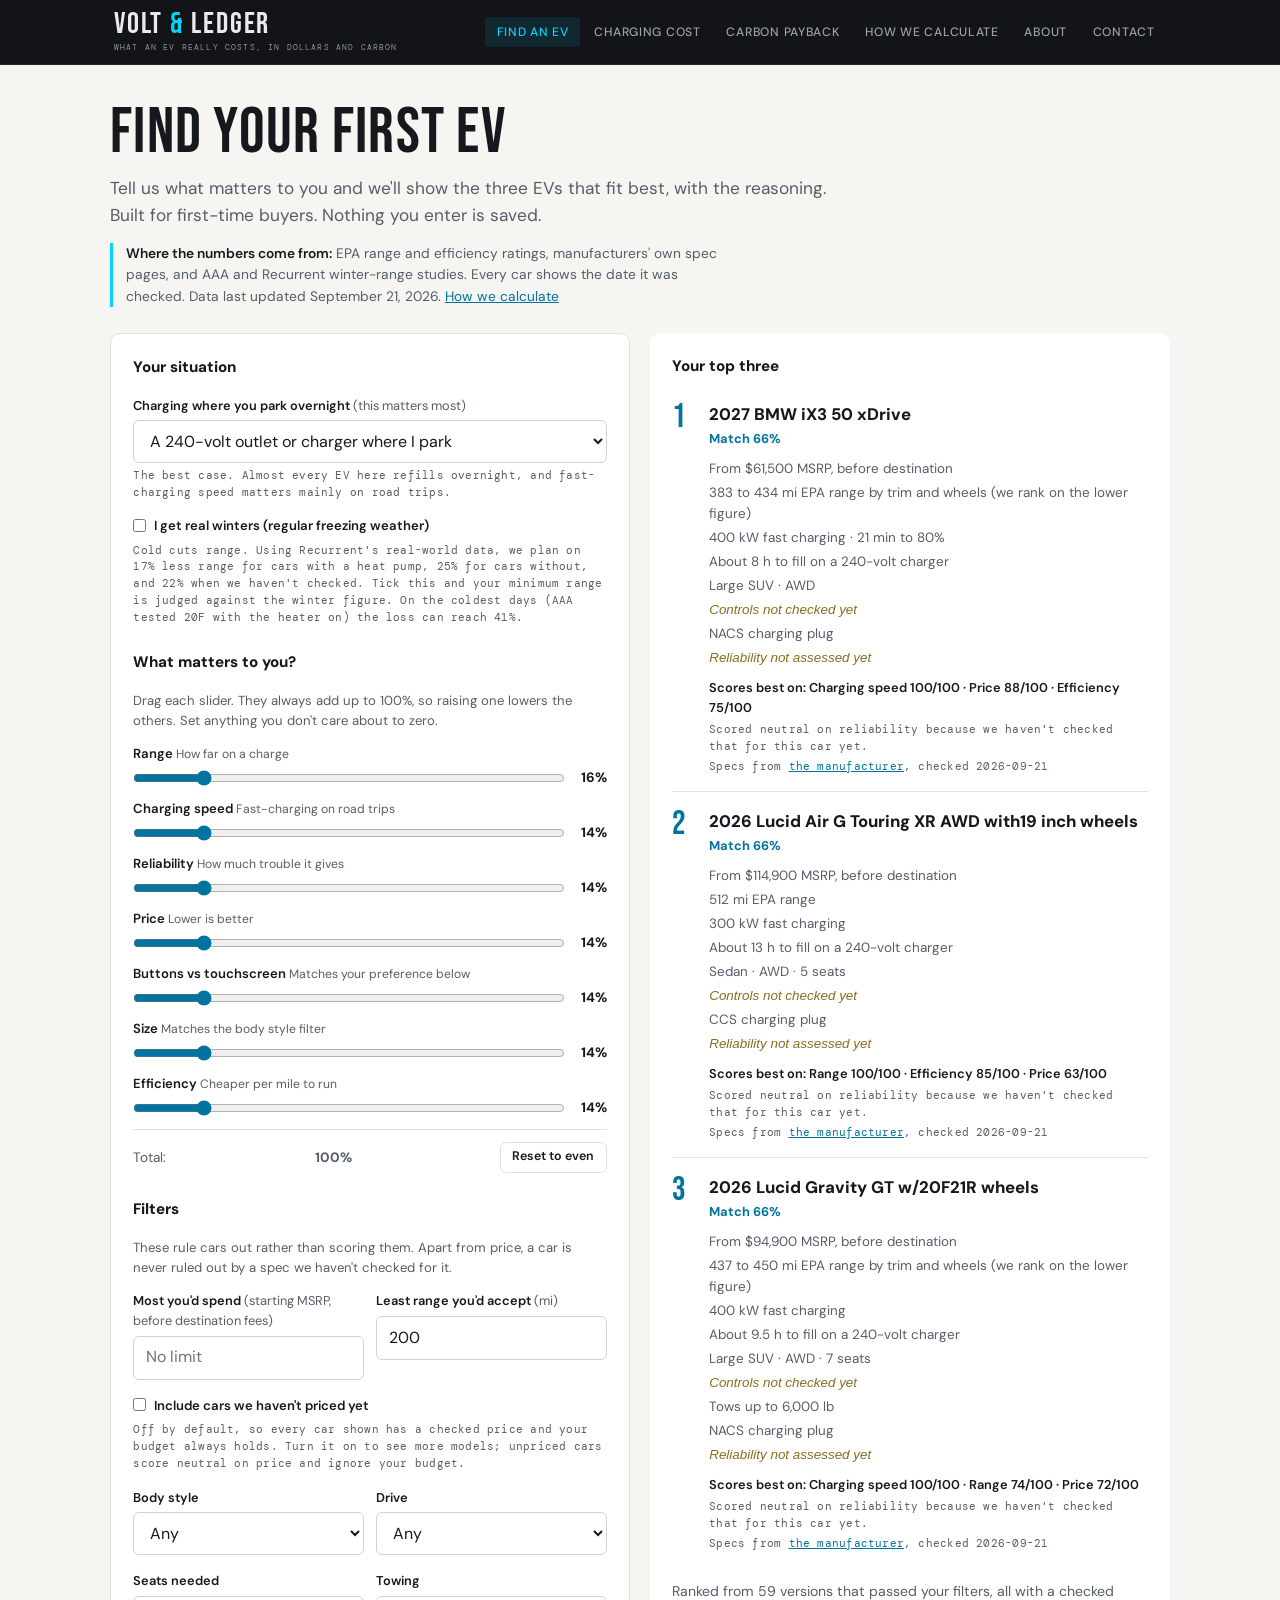
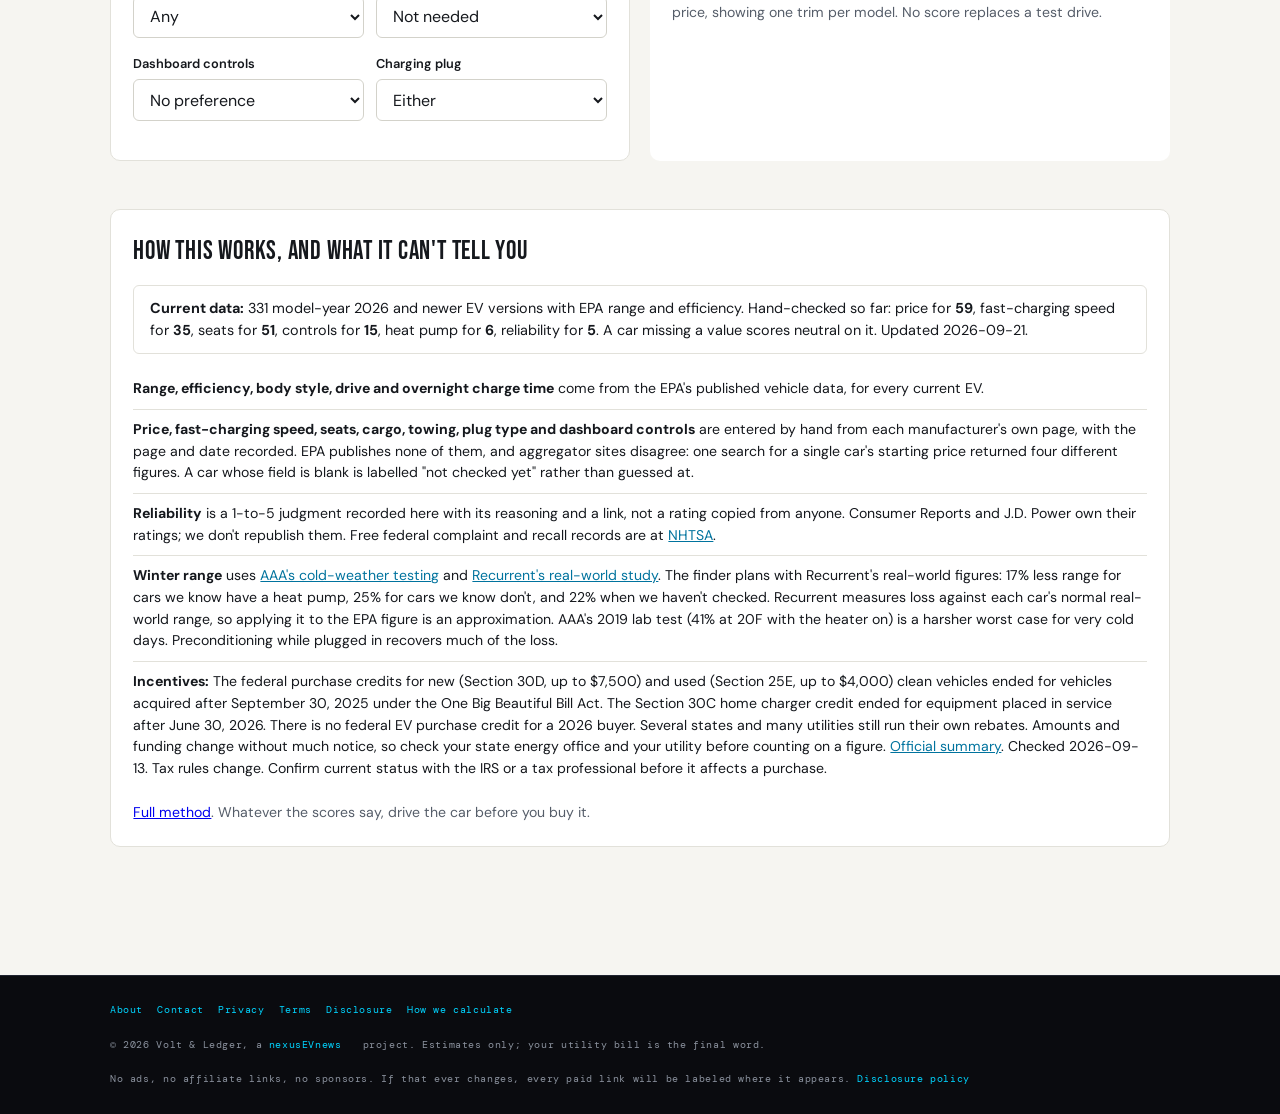
==== commit e8079013: "Go" ====
--- a/index.html
+++ b/index.html
@@ -10,7 +10,7 @@
 <link rel="icon" href="assets/favicon.svg" type="image/svg+xml"/>
 <link rel="preconnect" href="https://fonts.googleapis.com"/>
 <link href="https://fonts.googleapis.com/css2?family=Bebas+Neue&family=DM+Sans:wght@300;400;500;600&family=DM+Mono:wght@400;500&display=swap" rel="stylesheet"/>
-<link rel="stylesheet" href="assets/site.css"/>
+<link rel="stylesheet" href="assets/site.css?v=2"/>
 </head>
 <body>
 <a class="skip" href="#main">Skip to content</a>
@@ -60,16 +60,20 @@
       <div class="weights-total">Total: <strong><span id="weightTotal">100</span>%</strong> <button type="button" class="btn-reset" id="resetWeights">Reset to even</button></div>
 
       <h2 style="margin-top:1.6rem">Filters</h2>
-      <p class="weights-intro">These rule cars out rather than scoring them. A car is never ruled out by a spec we haven't checked for it.</p>
+      <p class="weights-intro">These rule cars out rather than scoring them. Apart from price, a car is never ruled out by a spec we haven't checked for it.</p>
       <div class="field-row">
         <div class="field">
-          <label for="budget">Most you'd spend <span class="hint">(starting price)</span></label>
+          <label for="budget">Most you'd spend <span class="hint">(starting MSRP, before destination fees)</span></label>
           <input id="budget" type="number" step="1000" min="0" max="200000" placeholder="No limit" inputmode="numeric">
         </div>
         <div class="field">
           <label for="minRange">Least range you'd accept <span class="hint">(mi)</span></label>
           <input id="minRange" type="number" step="10" min="0" max="600" value="200" inputmode="numeric">
         </div>
+      </div>
+      <div class="field">
+        <label class="check"><input type="checkbox" id="showUnpriced"> Include cars we haven't priced yet</label>
+        <div class="source-line">Off by default, so every car shown has a checked price and your budget always holds. Turn it on to see more models; unpriced cars score neutral on price and ignore your budget.</div>
       </div>
       <div class="field-row">
         <div class="field">
@@ -224,23 +228,35 @@
 
   function fillSources() {
     var w = D.g.winter, inc = D.g.incentives;
-    el('winterSrc').textContent = 'AAA measured a ' + w.aaa_loss_pct_20f_with_heat + '% loss at 20F with the heater on; Recurrent reports roughly ' +
-      w.recurrent_loss_pct_freezing + '% near freezing in real-world use. ' + w.note;
+    el('winterSrc').textContent = w.note;
     el('aaaLink').href = w.aaa_url; el('recLink').href = w.recurrent_url;
     el('incentiveText').innerHTML = inc.federal_note + ' ' + inc.state_note + ' <a href="' + inc.source_url + '" rel="noopener">Official summary</a>. Checked ' + inc.checked + '. ' + inc.caution;
-    el('coldNote').textContent = 'Cold cuts range well below the EPA figure: AAA measured ' + w.aaa_loss_pct_20f_with_heat +
-      '% at 20F with the heater running, and Recurrent about ' + w.recurrent_loss_pct_freezing + '% near freezing. Tick this and your minimum-range filter is judged against the colder figure.';
+    el('coldNote').textContent = 'Cold cuts range. Using Recurrent\'s real-world data, we plan on ' + w.recurrent_loss_pct_heat_pump +
+      '% less range for cars with a heat pump, ' + w.recurrent_loss_pct_no_heat_pump + '% for cars without, and ' + w.recurrent_loss_pct_freezing +
+      '% when we haven\'t checked. Tick this and your minimum range is judged against the winter figure. On the coldest days (AAA tested 20F with the heater on) the loss can reach ' +
+      w.aaa_loss_pct_20f_with_heat + '%.';
   }
 
   function status() {
-    var checked = M.filter(function (m) { return m.starting_price_usd !== null; }).length;
-    el('dataStatus').innerHTML = '<strong>Current data:</strong> ' + M.length + ' model-year ' + D.models.model_years +
-      ' EVs from EPA. <strong>' + checked + '</strong> have hand-checked price, charging and controls; the rest show those as "not checked yet" and score neutral on them. Updated ' + D.models.updated + '.';
-  }
+    var n = M.length, c = function (k) { return M.filter(function (m) { return has(m[k]); }).length; };
+    el('dataStatus').innerHTML = '<strong>Current data:</strong> ' + n + ' model-year ' + D.models.model_years +
+      ' EV versions with EPA range and efficiency. Hand-checked so far: price for <strong>' + c('starting_price_usd') + '</strong>, fast-charging speed for <strong>' +
+      M.filter(function (m) { return has(m.dc_peak_kw) || has(m.dc_10_80_minutes); }).length + '</strong>, seats for <strong>' + c('seats') +
+      '</strong>, controls for <strong>' + c('controls') + '</strong>, heat pump for <strong>' + c('heat_pump') + '</strong>, reliability for <strong>' + c('reliability_score') +
+      '</strong>. A car missing a value scores neutral on it. Updated ' + D.models.updated + '.';
+  }
+
 
   function norm(v, lo, hi) { return hi === lo ? 0.5 : Math.max(0, Math.min(1, (v - lo) / (hi - lo))); }
   function has(v) { return v !== null && v !== undefined; }
-  function winterRange(mi) { return Math.round(mi * (1 - D.g.winter.aaa_loss_pct_20f_with_heat / 100)); }
+  // Range we rank on: the lowest EPA figure across this version's trims and wheels, because the
+  // starting price usually buys the base trim and we don't record which trim each range belongs to.
+  function baseRange(m) { return m.range_min_mi || m.range_max_mi || 0; }
+  function winterLoss(m) {
+    var w = D.g.winter;
+    return m.heat_pump === true ? w.recurrent_loss_pct_heat_pump : m.heat_pump === false ? w.recurrent_loss_pct_no_heat_pump : w.recurrent_loss_pct_freezing;
+  }
+  function winterRange(m) { return Math.round(baseRange(m) * (1 - winterLoss(m) / 100)); }
 
   function rank() {
     var budget = parseFloat(el('budget').value);
@@ -248,11 +264,12 @@
     var cold = el('cold').checked;
     var body = el('bodyPick').value, drive = el('drivePick').value, cpref = el('controlPref').value;
     var seats = parseFloat(el('seatsPick').value) || 0, tow = parseFloat(el('towPick').value) || 0, port = el('portPick').value;
+    var showUnpriced = el('showUnpriced').checked;
 
     // Filters skip a car only when we actually know the value being filtered on.
     var pool = M.filter(function (m) {
-      var r = m.range_max_mi || 0;
-      if ((cold ? winterRange(r) : r) < minRange) return false;
+      if (!showUnpriced && !has(m.starting_price_usd)) return false;
+      if ((cold ? winterRange(m) : baseRange(m)) < minRange) return false;
       if (body && m.body.indexOf(body) === -1) return false;
       if (drive && m.drive.indexOf(drive) === -1) return false;
       if (budget > 0 && has(m.starting_price_usd) && m.starting_price_usd > budget) return false;
@@ -262,7 +279,8 @@
       return true;
     });
     if (!pool.length) {
-      el('matches').innerHTML = '<p class="muted">No cars match those filters. Try raising your budget, lowering the range you need, or setting body style to Any.</p>';
+      el('matches').innerHTML = '<p class="muted">No cars match those filters. Try raising your budget, lowering the range you need, or setting body style to Any.' +
+        (showUnpriced ? '' : ' You can also tick "Include cars we haven\'t priced yet" to search every model we have EPA data for.') + '</p>';
       return;
     }
 
@@ -270,12 +288,13 @@
       var vals = pool.map(function (m) { return m[key]; }).filter(has);
       return vals.length ? [Math.min.apply(null, vals), Math.max.apply(null, vals)] : null;
     };
-    var sR = span('range_max_mi'), sK = span('dc_peak_kw'), sP = span('starting_price_usd'), sE = span('kwh_per_100mi_best');
+    var rv = pool.map(baseRange);
+    var sR = [Math.min.apply(null, rv), Math.max.apply(null, rv)], sK = span('dc_peak_kw'), sP = span('starting_price_usd'), sE = span('kwh_per_100mi_best');
     var sM = span('dc_10_80_minutes');
 
     var scored = pool.map(function (m) {
       var s = {}, unknown = [];
-      s.range = sR && has(m.range_max_mi) ? norm(m.range_max_mi, sR[0], sR[1]) : 0.5;
+      s.range = norm(baseRange(m), sR[0], sR[1]);
       s.efficiency = sE && has(m.kwh_per_100mi_best) ? 1 - norm(m.kwh_per_100mi_best, sE[0], sE[1]) : 0.5;
       s.size = body ? (m.body.indexOf(body) !== -1 ? 1 : 0) : 0.5;
       if (has(m.dc_peak_kw) && sK) {
@@ -307,9 +326,12 @@
 
     el('matches').innerHTML = top.map(function (x, i) {
       var m = x.m, li = [];
-      li.push(has(m.starting_price_usd) ? 'From $' + m.starting_price_usd.toLocaleString('en-US') : '<span class="unchecked">Price not checked yet</span>');
-      var r = m.range_max_mi;
-      li.push(r ? (r + ' mi EPA range' + (cold ? ' · about ' + winterRange(r) + ' mi in hard cold' : '')) : 'Range not listed');
+      li.push(has(m.starting_price_usd) ? 'From $' + m.starting_price_usd.toLocaleString('en-US') + ' MSRP, before destination' : '<span class="unchecked">Price not checked yet</span>');
+      var lo = baseRange(m), hi = m.range_max_mi || lo;
+      li.push(lo ? (hi > lo ? lo + ' to ' + hi + ' mi EPA range by trim and wheels (we rank on the lower figure)'
+                            : lo + ' mi EPA range') +
+                   (cold ? ' · about ' + winterRange(m) + ' mi near freezing' + (m.heat_pump === true ? ' (has a heat pump)' : m.heat_pump === false ? ' (no heat pump)' : '') : '')
+                 : 'Range not listed');
       li.push(has(m.dc_peak_kw)
         ? m.dc_peak_kw + ' kW fast charging' + (has(m.dc_10_80_minutes) ? ' · ' + m.dc_10_80_minutes + ' min to 80%' : '')
         : has(m.dc_10_80_minutes) ? m.dc_10_80_minutes + ' min to charge 10-80%'
@@ -337,13 +359,14 @@
         (m.source_url ? '<p class="match-src">Specs from <a href="' + m.source_url + '" rel="noopener">the manufacturer</a>, checked ' + (m.checked || 'undated') + '</p>' : '') +
         '</div></article>';
     }).join('') +
-      '<p class="muted match-foot">Ranked from ' + pool.length + ' versions that passed your filters, showing one trim per model. ' +
+      '<p class="muted match-foot">Ranked from ' + pool.length + ' versions that passed your filters' + (showUnpriced ? '' : ', all with a checked price') + ', showing one trim per model. ' +
       (currentHome() && currentHome().id === 'none' ? 'Because you have no home charging, fast-charging speed is weighted up and it is worth mapping the chargers near you before choosing a car. ' : '') +
       'No score replaces a test drive.</p>';
   }
 
   el('homeCharge').addEventListener('change', onHome);
   el('cold').addEventListener('change', rank);
+  el('showUnpriced').addEventListener('change', rank);
   ['budget', 'minRange'].forEach(function (id) { el(id).addEventListener('input', rank); });
   ['bodyPick', 'drivePick', 'controlPref', 'seatsPick', 'towPick', 'portPick'].forEach(function (id) { el(id).addEventListener('change', rank); });
   el('resetWeights').addEventListener('click', function () { evenWeights(); syncWeights(); rank(); });
